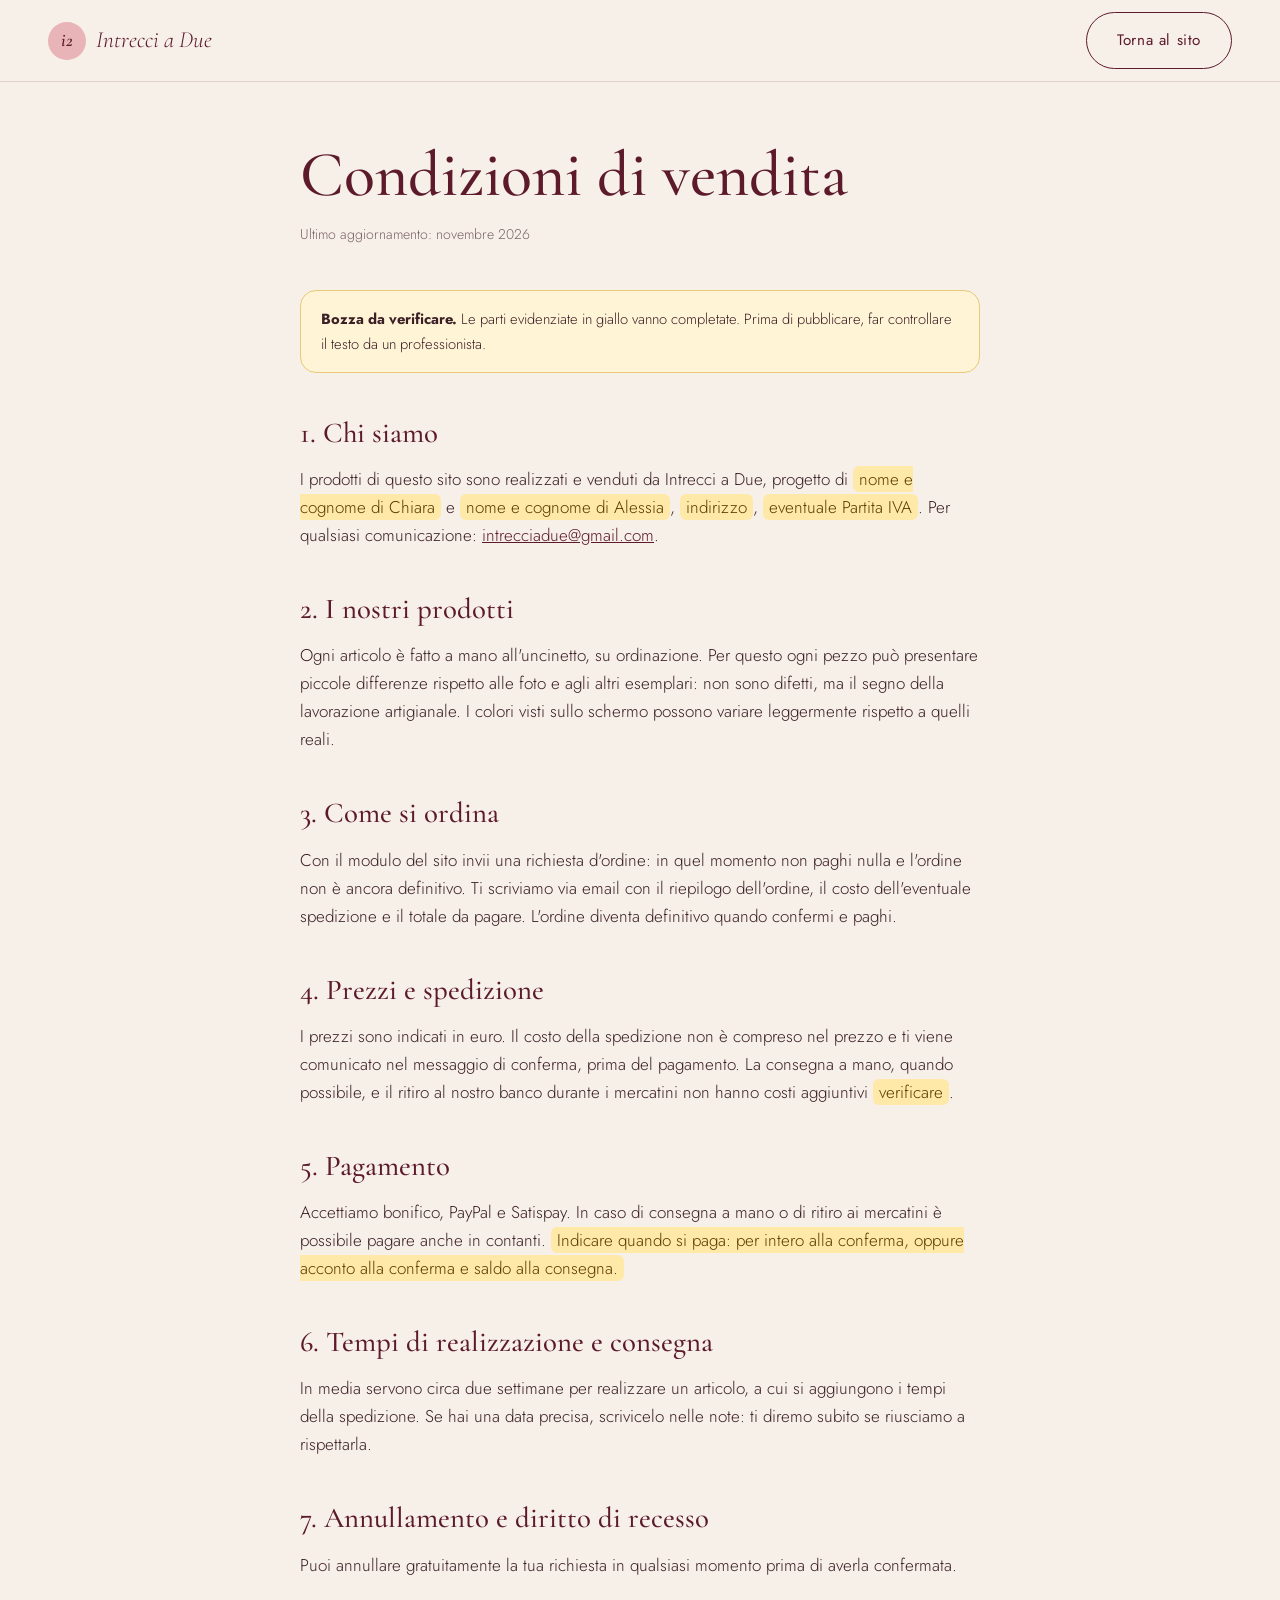
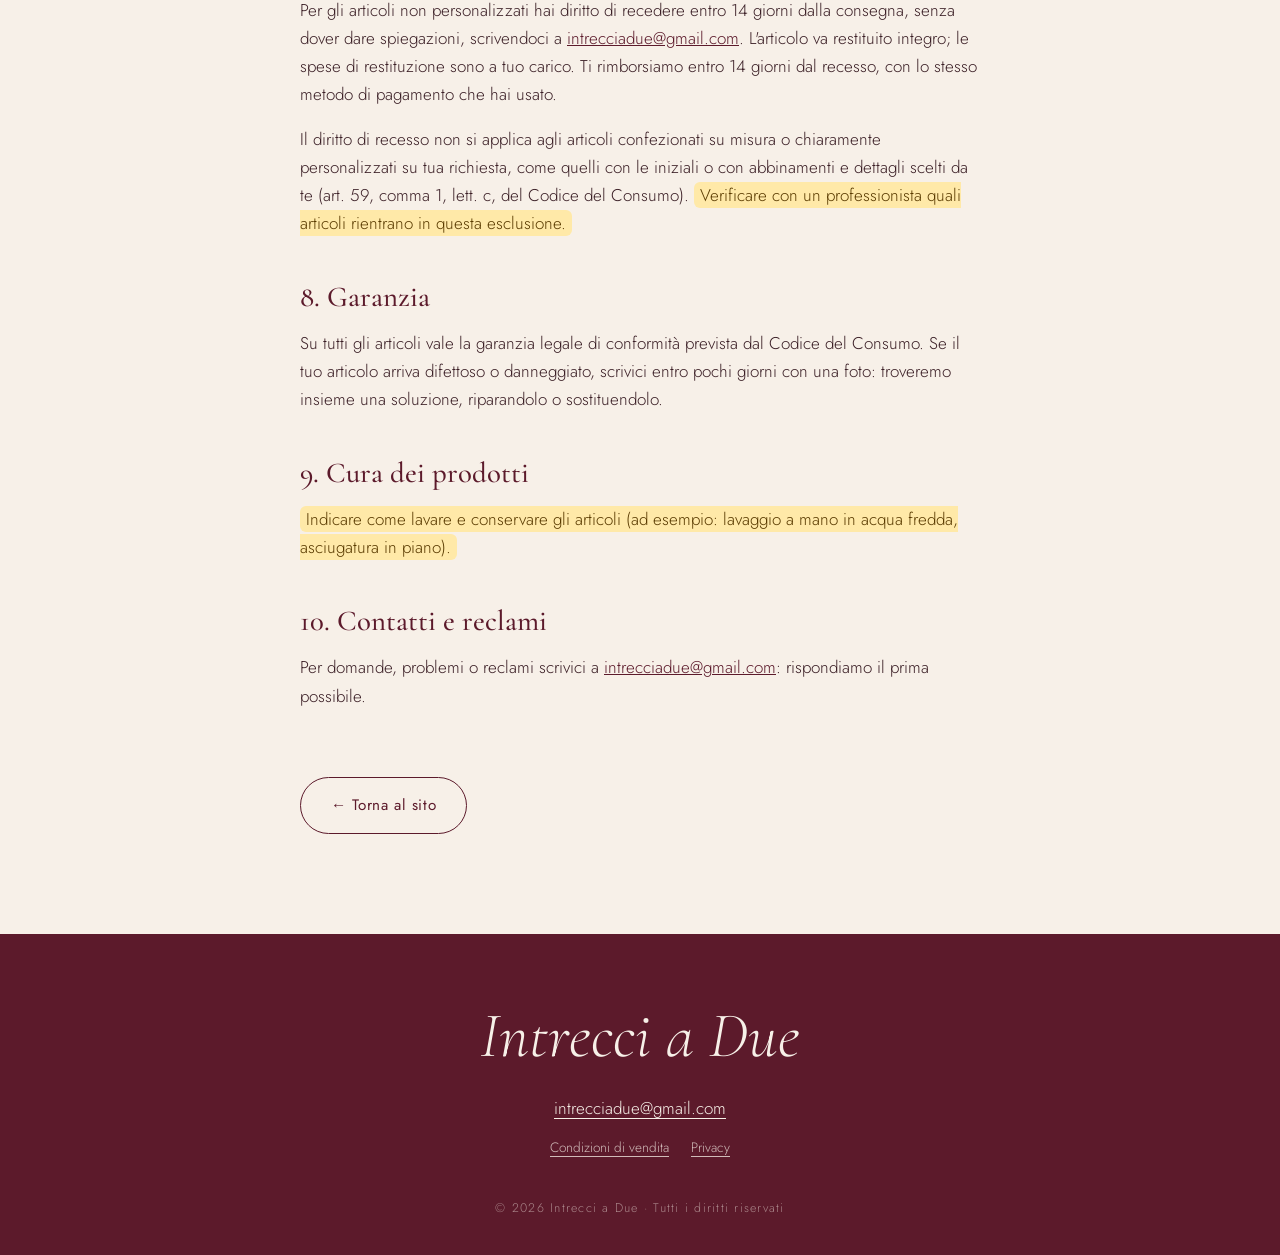
==== condizioni.html @ 7e8b2052 "Contatti, garanzie, consegna e pagamento, bozze di condizioni e privacy Caratteri tipografici ospita" ====
<!DOCTYPE html>
<html lang="it">
<head>
  <meta charset="UTF-8">
  <meta name="viewport" content="width=device-width, initial-scale=1.0">
  <title>Condizioni di vendita · Intrecci a Due</title>
  <meta name="robots" content="noindex">
  <link rel="icon" href="data:image/svg+xml,%3Csvg xmlns='http://www.w3.org/2000/svg' viewBox='0 0 64 64'%3E%3Ccircle cx='32' cy='32' r='30' fill='%23E8B4B8'/%3E%3Ctext x='32' y='43' font-family='Georgia,serif' font-style='italic' font-size='30' text-anchor='middle' fill='%235C1A2B'%3Ei2%3C/text%3E%3C/svg%3E">
  <link rel="stylesheet" href="css/style.css">
</head>
<body>
  <header class="testata scorsa">
    <a href="index.html" class="logo" aria-label="Intrecci a Due, torna al sito">
      <span class="logo-segno" aria-hidden="true">i2</span>
      <span class="logo-nome">Intrecci a Due</span>
    </a>
    <a href="index.html" class="bottone bottone-chiaro">Torna al sito</a>
  </header>
  <main class="documento">
    <h1>Condizioni di vendita</h1>
    <p class="aggiornato">Ultimo aggiornamento: novembre 2026</p>
    <!-- BOZZA: togliere questo riquadro e le parti evidenziate in giallo dopo averle completate e verificate -->
    <p class="avviso-bozza"><strong>Bozza da verificare.</strong> Le parti evidenziate in giallo vanno completate. Prima di pubblicare, far controllare il testo da un professionista.</p>

    <h2>1. Chi siamo</h2>
    <p>I prodotti di questo sito sono realizzati e venduti da Intrecci a Due, progetto di <mark class="da-completare">nome e cognome di Chiara</mark> e <mark class="da-completare">nome e cognome di Alessia</mark>, <mark class="da-completare">indirizzo</mark>, <mark class="da-completare">eventuale Partita IVA</mark>. Per qualsiasi comunicazione: <a href="mailto:intrecciadue@gmail.com">intrecciadue@gmail.com</a>.</p>

    <h2>2. I nostri prodotti</h2>
    <p>Ogni articolo è fatto a mano all'uncinetto, su ordinazione. Per questo ogni pezzo può presentare piccole differenze rispetto alle foto e agli altri esemplari: non sono difetti, ma il segno della lavorazione artigianale. I colori visti sullo schermo possono variare leggermente rispetto a quelli reali.</p>

    <h2>3. Come si ordina</h2>
    <p>Con il modulo del sito invii una richiesta d'ordine: in quel momento non paghi nulla e l'ordine non è ancora definitivo. Ti scriviamo via email con il riepilogo dell'ordine, il costo dell'eventuale spedizione e il totale da pagare. L'ordine diventa definitivo quando confermi e paghi.</p>

    <h2>4. Prezzi e spedizione</h2>
    <p>I prezzi sono indicati in euro. Il costo della spedizione non è compreso nel prezzo e ti viene comunicato nel messaggio di conferma, prima del pagamento. La consegna a mano, quando possibile, e il ritiro al nostro banco durante i mercatini non hanno costi aggiuntivi <mark class="da-completare">verificare</mark>.</p>

    <h2>5. Pagamento</h2>
    <p>Accettiamo bonifico, PayPal e Satispay. In caso di consegna a mano o di ritiro ai mercatini è possibile pagare anche in contanti. <mark class="da-completare">Indicare quando si paga: per intero alla conferma, oppure acconto alla conferma e saldo alla consegna.</mark></p>

    <h2>6. Tempi di realizzazione e consegna</h2>
    <p>In media servono circa due settimane per realizzare un articolo, a cui si aggiungono i tempi della spedizione. Se hai una data precisa, scrivicelo nelle note: ti diremo subito se riusciamo a rispettarla.</p>

    <h2>7. Annullamento e diritto di recesso</h2>
    <p>Puoi annullare gratuitamente la tua richiesta in qualsiasi momento prima di averla confermata.</p>
    <p>Per gli articoli non personalizzati hai diritto di recedere entro 14 giorni dalla consegna, senza dover dare spiegazioni, scrivendoci a <a href="mailto:intrecciadue@gmail.com">intrecciadue@gmail.com</a>. L'articolo va restituito integro; le spese di restituzione sono a tuo carico. Ti rimborsiamo entro 14 giorni dal recesso, con lo stesso metodo di pagamento che hai usato.</p>
    <p>Il diritto di recesso non si applica agli articoli confezionati su misura o chiaramente personalizzati su tua richiesta, come quelli con le iniziali o con abbinamenti e dettagli scelti da te (art. 59, comma 1, lett. c, del Codice del Consumo). <mark class="da-completare">Verificare con un professionista quali articoli rientrano in questa esclusione.</mark></p>

    <h2>8. Garanzia</h2>
    <p>Su tutti gli articoli vale la garanzia legale di conformità prevista dal Codice del Consumo. Se il tuo articolo arriva difettoso o danneggiato, scrivici entro pochi giorni con una foto: troveremo insieme una soluzione, riparandolo o sostituendolo.</p>

    <h2>9. Cura dei prodotti</h2>
    <p><mark class="da-completare">Indicare come lavare e conservare gli articoli (ad esempio: lavaggio a mano in acqua fredda, asciugatura in piano).</mark></p>

    <h2>10. Contatti e reclami</h2>
    <p>Per domande, problemi o reclami scrivici a <a href="mailto:intrecciadue@gmail.com">intrecciadue@gmail.com</a>: rispondiamo il prima possibile.</p>

    <a href="index.html" class="bottone bottone-chiaro torna">← Torna al sito</a>
  </main>
  <footer class="piede">
    <p class="piede-logo">Intrecci a Due</p>
    <p class="piede-contatto"><a href="mailto:intrecciadue@gmail.com">intrecciadue@gmail.com</a></p>
    <nav class="piede-link" aria-label="Informazioni"><a href="condizioni.html">Condizioni di vendita</a><a href="privacy.html">Privacy</a></nav>
    <p class="copyright">© 2026 Intrecci a Due · Tutti i diritti riservati</p>
  </footer>
</body>
</html>
---- css/style.css ----
@property --t2 { syntax: '<color>'; inherits: true; initial-value: #E8B4B8; }

/* ==========================================================================
   INTRECCI A DUE — Stile "pasticceria d'atelier"
   I colori principali si cambiano qui sotto, in :root
   ========================================================================== */

/* Caratteri ospitati sul sito stesso (nessun collegamento a server esterni) */
@font-face { font-family: "Cormorant Garamond"; src: url("../fonts/cormorant.woff") format("woff"); font-weight: 300 700; font-style: normal; font-display: swap; }
@font-face { font-family: "Cormorant Garamond"; src: url("../fonts/cormorant-corsivo.woff") format("woff"); font-weight: 300 700; font-style: italic; font-display: swap; }
@font-face { font-family: "Jost"; src: url("../fonts/jost.woff") format("woff"); font-weight: 100 900; font-style: normal; font-display: swap; }

:root {
  --panna: #F7F0E8;
  --panna-scura: #EFE4D8;
  --crema: #FBF7F2;
  --bordeaux: #5C1A2B;
  --bordeaux-chiaro: #7D3445;
  --cipria: #E8B4B8;
  --cipria-chiara: #F4DADC;
  --oro: #C9A46A;
  --testo: #3B1F26;
  --testo-tenue: #7A6266;
  --linea: rgba(92, 26, 43, .14);

  --serif: "Cormorant Garamond", Georgia, "Times New Roman", serif;
  --sans: "Jost", "Helvetica Neue", Arial, sans-serif;

  --raggio: 22px;
  --ombra: 0 18px 40px -22px rgba(92, 26, 43, .35);
  --morbido: cubic-bezier(.22, .8, .24, 1);
  --larghezza: 1180px;
}

*, *::before, *::after { box-sizing: border-box; }
[hidden] { display: none !important; }
html { scroll-behavior: smooth; scroll-padding-top: 90px; }
body {
  margin: 0;
  background: var(--panna);
  color: var(--testo);
  font-family: var(--sans);
  font-weight: 300;
  font-size: 17px;
  line-height: 1.65;
  -webkit-font-smoothing: antialiased;
  overflow-x: hidden;
}
body.bloccato { overflow: hidden; }
img { max-width: 100%; display: block; }
a { color: inherit; }
button { font: inherit; color: inherit; cursor: pointer; }
h1, h2, h3 { font-family: var(--serif); font-weight: 500; line-height: 1.08; margin: 0; color: var(--bordeaux); }
em { font-style: italic; color: var(--bordeaux-chiaro); }
::selection { background: var(--cipria); color: var(--bordeaux); }
:focus-visible { outline: 2px solid var(--bordeaux); outline-offset: 3px; border-radius: 6px; }

.salta { position: absolute; left: -999px; top: 8px; background: var(--bordeaux); color: var(--panna); padding: 8px 14px; border-radius: 999px; z-index: 200; }
.salta:focus { left: 12px; }
.nascosto { position: absolute !important; width: 1px; height: 1px; overflow: hidden; clip: rect(0 0 0 0); white-space: nowrap; }

.occhiello {
  font-family: var(--sans);
  font-size: .78rem;
  font-weight: 500;
  letter-spacing: .28em;
  text-transform: uppercase;
  color: var(--bordeaux-chiaro);
  margin: 0 0 14px;
}

/* ---------- Bottoni ---------- */
.bottone {
  display: inline-flex; align-items: center; justify-content: center; gap: 8px;
  padding: 15px 30px;
  border-radius: 999px;
  border: 1px solid var(--bordeaux);
  background: var(--bordeaux);
  color: var(--panna);
  text-decoration: none;
  font-size: .95rem;
  font-weight: 400;
  letter-spacing: .04em;
  transition: transform .45s var(--morbido), background .3s, color .3s, box-shadow .45s var(--morbido);
}
.bottone:hover { transform: translateY(-2px); box-shadow: var(--ombra); }
.bottone-chiaro { background: transparent; color: var(--bordeaux); }
.bottone-chiaro:hover { background: var(--bordeaux); color: var(--panna); }
.bottone-pieno { width: 100%; }
.bottone[disabled] { opacity: .55; pointer-events: none; }

/* ---------- Intestazione ---------- */
.testata {
  position: fixed; inset: 0 0 auto 0; z-index: 50;
  display: flex; align-items: center; justify-content: space-between;
  padding: 18px clamp(18px, 4vw, 48px);
  transition: background .4s, box-shadow .4s, padding .4s var(--morbido);
}
.testata.scorsa {
  background: rgba(247, 240, 232, .86);
  backdrop-filter: blur(14px); -webkit-backdrop-filter: blur(14px);
  box-shadow: 0 1px 0 var(--linea);
  padding-block: 12px;
}
.logo { display: flex; align-items: center; gap: 10px; text-decoration: none; }
.logo-segno {
  width: 38px; height: 38px; border-radius: 50%;
  display: grid; place-items: center;
  background: var(--cipria); color: var(--bordeaux);
  font-family: var(--serif); font-style: italic; font-size: 1.15rem; font-weight: 600;
}
.logo-nome { font-family: var(--serif); font-size: 1.45rem; font-style: italic; color: var(--bordeaux); }
.menu { display: flex; gap: clamp(18px, 2.6vw, 36px); }
.menu a {
  text-decoration: none; font-size: .88rem; letter-spacing: .14em; text-transform: uppercase;
  position: relative; padding: 4px 0;
}
.menu a::after {
  content: ""; position: absolute; left: 0; right: 0; bottom: -2px; height: 1px;
  background: var(--bordeaux); transform: scaleX(0); transform-origin: right;
  transition: transform .45s var(--morbido);
}
.menu a:hover::after { transform: scaleX(1); transform-origin: left; }
.testata-azioni { display: flex; align-items: center; gap: 8px; }
.pulsante-carrello {
  position: relative; width: 46px; height: 46px; border-radius: 50%;
  border: 1px solid var(--linea); background: var(--crema);
  display: grid; place-items: center;
  transition: transform .4s var(--morbido), background .3s;
}
.pulsante-carrello:hover { transform: scale(1.06); background: var(--cipria-chiara); }
.pulsante-carrello svg { width: 22px; height: 22px; fill: none; stroke: var(--bordeaux); stroke-width: 1.5; }
.conta {
  position: absolute; top: -4px; right: -4px; min-width: 21px; height: 21px; padding: 0 5px;
  border-radius: 999px; background: var(--bordeaux); color: var(--panna);
  font-size: .72rem; display: grid; place-items: center; font-weight: 500;
  transform: scale(0); transition: transform .4s var(--morbido);
}
.conta.visibile { transform: scale(1); }
.conta.salta-su { animation: saltello .6s var(--morbido); }
@keyframes saltello { 0% { transform: scale(1); } 40% { transform: scale(1.45); } 100% { transform: scale(1); } }
.hamburger { display: none; width: 46px; height: 46px; border: 0; background: none; position: relative; }
.hamburger span { position: absolute; left: 12px; right: 12px; height: 1.5px; background: var(--bordeaux); transition: transform .4s var(--morbido), top .4s var(--morbido); }
.hamburger span:first-child { top: 19px; }
.hamburger span:last-child { top: 27px; }
.hamburger[aria-expanded="true"] span:first-child { top: 23px; transform: rotate(45deg); }
.hamburger[aria-expanded="true"] span:last-child { top: 23px; transform: rotate(-45deg); }

/* ---------- Sezioni generiche ---------- */
section { padding: clamp(80px, 11vw, 140px) clamp(20px, 5vw, 48px); }
section > * { max-width: var(--larghezza); margin-inline: auto; }
.intestazione-sezione { text-align: center; margin-bottom: clamp(36px, 5vw, 60px); }
.intestazione-sezione h2 { font-size: clamp(2.4rem, 5.4vw, 4.2rem); }
.sezione-sotto { max-width: 560px; margin: 18px auto 0; color: var(--testo-tenue); }
.centrato { text-align: center; margin-top: 48px; }

/* ---------- Apertura ---------- */
.apertura {
  min-height: 100svh;
  display: grid; grid-template-columns: 1.05fr 1fr; align-items: center; gap: clamp(24px, 5vw, 70px);
  padding-top: 120px;
  max-width: calc(var(--larghezza) + 96px); margin: 0 auto;
}
.apertura > * { margin: 0; max-width: none; }
.apertura h1 { font-size: clamp(3.1rem, 7.6vw, 6.4rem); font-weight: 400; letter-spacing: -.01em; }
.apertura-sotto { max-width: 470px; font-size: 1.08rem; color: var(--testo-tenue); margin: 26px 0 36px; }
.apertura-azioni { display: flex; flex-wrap: wrap; gap: 14px; }
.apertura-figura { position: relative; }
.intreccio { width: 100%; max-width: 540px; margin-inline: auto; display: block; animation: galleggia 9s ease-in-out infinite; }
@keyframes galleggia { 0%, 100% { transform: translateY(0) rotate(0); } 50% { transform: translateY(-14px) rotate(1.5deg); } }
.filo { fill: none; stroke-width: 7; stroke-linecap: round; stroke-dasharray: 700; stroke-dashoffset: 700; animation: disegna 2.6s .4s var(--morbido) forwards; }
.filo-a { stroke: var(--bordeaux); }
.filo-b { stroke: var(--crema); animation-delay: .75s; }
@keyframes disegna { to { stroke-dashoffset: 0; } }
.gomitolo { fill: var(--bordeaux); }
.gomitolo-righe { fill: none; stroke: var(--cipria); stroke-width: 2; opacity: .8; }
.bollino {
  position: absolute; left: 4%; bottom: 8%;
  width: 128px; height: 128px; border-radius: 50%;
  background: var(--crema); box-shadow: var(--ombra);
  display: flex; flex-direction: column; align-items: center; justify-content: center; text-align: center;
  font-size: .66rem; letter-spacing: .14em; text-transform: uppercase; line-height: 1.3; color: var(--testo-tenue);
  animation: ruota-piano 14s ease-in-out infinite;
}
.bollino strong { font-family: var(--serif); font-size: 2.8rem; font-weight: 500; color: var(--bordeaux); line-height: 1; letter-spacing: 0; }
@keyframes ruota-piano { 0%, 100% { transform: rotate(-6deg); } 50% { transform: rotate(6deg); } }

/* ---------- Nastro ---------- */
.nastro { background: var(--bordeaux); color: var(--panna); overflow: hidden; padding: 16px 0; transform: rotate(-1.2deg); margin: 10px -10px 0; }
.nastro-scorre { display: flex; gap: 28px; width: max-content; animation: scorri 32s linear infinite; font-family: var(--serif); font-style: italic; font-size: 1.5rem; white-space: nowrap; }
.nastro-scorre span:nth-child(even) { color: var(--cipria); font-style: normal; }
@keyframes scorri { to { transform: translateX(-50%); } }

/* ---------- Passi ---------- */
.passi { padding-block: clamp(70px, 9vw, 110px) 40px; }
.passi ol { list-style: none; padding: 0; display: grid; grid-template-columns: repeat(3, 1fr); gap: clamp(20px, 3vw, 40px); }
.passi li { text-align: center; padding: 10px 18px; }
.passo-num {
  display: inline-grid; place-items: center; width: 56px; height: 56px; border-radius: 50%;
  border: 1px solid var(--bordeaux); font-family: var(--serif); font-style: italic; font-size: 1.6rem; color: var(--bordeaux);
  margin-bottom: 16px;
}
.passi h3 { font-size: 1.9rem; margin-bottom: 8px; }
.passi p { margin: 0; color: var(--testo-tenue); }

/* ---------- Garanzie ---------- */
.garanzie { padding-top: 0; }
.garanzie ul { list-style: none; padding: 0; display: grid; grid-template-columns: repeat(4, 1fr); gap: 14px; }
.garanzie li { display: flex; align-items: center; gap: 14px; padding: 18px 20px; border: 1px solid var(--linea); border-radius: 20px; background: var(--crema); }
.garanzie svg { flex: none; width: 30px; height: 30px; fill: none; stroke: var(--bordeaux); stroke-width: 1.4; stroke-linecap: round; stroke-linejoin: round; }
.garanzie strong { display: block; font-weight: 500; font-size: .92rem; color: var(--bordeaux); line-height: 1.3; }
.garanzie span { display: block; font-size: .8rem; color: var(--testo-tenue); line-height: 1.4; }
.garanzie a { color: var(--testo-tenue); }

/* ---------- Vetrina ---------- */
.vetrina { background: var(--crema); border-radius: 48px 48px 0 0; }
.filtri { display: flex; flex-wrap: wrap; justify-content: center; gap: 10px; margin-bottom: 18px; }
.filtro {
  border: 1px solid var(--linea); background: transparent; border-radius: 999px;
  padding: 10px 22px; font-size: .88rem; letter-spacing: .06em;
  transition: background .35s, color .35s, border-color .35s;
}
.filtro:hover { border-color: var(--bordeaux); }
.filtro[aria-selected="true"] { background: var(--bordeaux); color: var(--panna); border-color: var(--bordeaux); }
.intro-categoria { text-align: center; color: var(--testo-tenue); max-width: 560px; min-height: 3.3em; margin-bottom: 36px; transition: opacity .35s; }
.griglia { display: grid; grid-template-columns: repeat(auto-fill, minmax(250px, 1fr)); gap: clamp(18px, 2.4vw, 32px); }

.prodotto {
  background: transparent; border: 0; padding: 0; text-align: left;
  display: flex; flex-direction: column; gap: 14px;
  animation: entra .7s var(--morbido) both;
}
@keyframes entra { from { opacity: 0; transform: translateY(26px); } to { opacity: 1; transform: none; } }
.prodotto-figura {
  position: relative; aspect-ratio: 4 / 5; border-radius: var(--raggio); overflow: hidden;
  transition: transform .7s var(--morbido), box-shadow .7s var(--morbido);
}
.prodotto:hover .prodotto-figura { transform: translateY(-6px); box-shadow: var(--ombra); }
.prodotto-figura img { width: 100%; height: 100%; object-fit: cover; transition: transform 1.1s var(--morbido); }
.prodotto:hover .prodotto-figura img { transform: scale(1.06); }
.prodotto-figura .scopri {
  position: absolute; left: 50%; bottom: 18px; transform: translate(-50%, 12px); opacity: 0;
  background: var(--crema); color: var(--bordeaux); border-radius: 999px; padding: 9px 20px;
  font-size: .82rem; letter-spacing: .08em; white-space: nowrap;
  transition: opacity .45s, transform .45s var(--morbido);
}
.prodotto:hover .scopri, .prodotto:focus-visible .scopri { opacity: 1; transform: translate(-50%, 0); }
.prodotto-nome { font-family: var(--serif); font-size: 1.55rem; color: var(--bordeaux); line-height: 1.1; }
.prodotto-prezzo { font-size: .92rem; color: var(--testo-tenue); letter-spacing: .04em; }

/* Segnaposto finché non ci sono foto: un "dolce" disegnato con il CSS */
.segnaposto {
  position: absolute; inset: 0; transition: --t2 .5s;
  background:
    radial-gradient(circle at 50% 46%, var(--t2) 0 31%, transparent 31.4%),
    radial-gradient(circle at 50% 46%, var(--t1) 0 37%, transparent 37.4%),
    radial-gradient(circle, rgba(92,26,43,.07) 1.4px, transparent 1.6px) 0 0 / 13px 13px,
    var(--t1);
  display: grid; place-items: center;
}
.segnaposto span {
  position: relative; z-index: 1; margin-top: -8%;
  font-family: var(--serif); font-style: italic; font-size: clamp(2.6rem, 5vw, 3.6rem); color: var(--crema);
  text-shadow: 0 2px 14px rgba(0,0,0,.12);
}

/* ---------- Natale ---------- */
.natale { background: var(--bordeaux); color: var(--panna); position: relative; overflow: hidden; }
.natale h2, .natale em { color: var(--panna); }
.natale em { color: var(--cipria); }
.natale .occhiello { color: var(--cipria); }
.natale .sezione-sotto { color: rgba(247, 240, 232, .75); }
.natale .bottone-chiaro { color: var(--panna); border-color: var(--panna); }
.natale .bottone-chiaro:hover { background: var(--panna); color: var(--bordeaux); }
.natale-fiocchi {
  position: absolute; inset: 0; max-width: none; pointer-events: none; opacity: .5;
  background-image:
    radial-gradient(circle, rgba(255,255,255,.55) 1.5px, transparent 2px),
    radial-gradient(circle, rgba(255,255,255,.35) 1px, transparent 1.5px);
  background-size: 120px 120px, 70px 70px;
  background-position: 0 0, 35px 50px;
  animation: nevica 22s linear infinite;
}
@keyframes nevica { to { background-position: 0 600px, 35px 470px; } }
.natale-griglia { position: relative; display: grid; grid-template-columns: repeat(4, 1fr); gap: clamp(16px, 2.4vw, 30px); }
.decorazione { text-align: center; }
.decorazione .prodotto-figura { aspect-ratio: 1; border-radius: 50%; margin-bottom: 16px; transition: transform .8s var(--morbido); }
.decorazione:hover .prodotto-figura { transform: rotate(-4deg) scale(1.03); }
.decorazione h3 { color: var(--panna); font-size: 1.45rem; }
.decorazione p { margin: 4px 0 0; font-size: .85rem; color: rgba(247, 240, 232, .7); letter-spacing: .06em; }

/* ---------- Chi siamo ---------- */
.chi-siamo { display: grid; grid-template-columns: 1fr 1fr; gap: clamp(36px, 6vw, 90px); align-items: center; max-width: calc(var(--larghezza) + 96px); margin: 0 auto; }
.chi-siamo > * { margin: 0; max-width: none; }
.chi-siamo h2 { font-size: clamp(2.4rem, 5vw, 3.9rem); margin-bottom: 26px; }
.chi-testo p { color: var(--testo-tenue); }
.firma { font-family: var(--serif); font-style: italic; font-size: 1.7rem; color: var(--bordeaux) !important; margin-top: 26px; }
.chi-figura { position: relative; aspect-ratio: 1 / 1.15; }
.cornice {
  position: absolute; width: 54%; aspect-ratio: 3 / 4; border-radius: 999px 999px 26px 26px; overflow: hidden;
  display: flex; align-items: flex-end; justify-content: center; padding-bottom: 22px;
  box-shadow: var(--ombra);
  background:
    radial-gradient(circle, rgba(92,26,43,.08) 1.4px, transparent 1.6px) 0 0 / 13px 13px,
    var(--c);
}
.cornice span { font-family: var(--serif); font-style: italic; font-size: 1.6rem; color: var(--bordeaux); background: var(--crema); padding: 4px 18px; border-radius: 999px; }
.cornice-a { --c: var(--cipria-chiara); left: 0; top: 0; transform: rotate(-4deg); }
.cornice-b { --c: var(--panna-scura); right: 0; bottom: 0; transform: rotate(4deg); }
.cornice img { position: absolute; inset: 0; width: 100%; height: 100%; object-fit: cover; }

/* ---------- Mercatini ---------- */
.mercatini { background: var(--cipria-chiara); }
.evento {
  display: grid; grid-template-columns: auto 1fr; gap: clamp(22px, 4vw, 54px); align-items: center;
  max-width: 860px; background: var(--crema); border-radius: 32px; padding: clamp(26px, 4vw, 48px);
  box-shadow: var(--ombra);
}
.evento-data {
  display: flex; flex-direction: column; align-items: center; justify-content: center;
  width: 150px; height: 150px; border-radius: 50%; background: var(--bordeaux); color: var(--panna);
  text-align: center; line-height: 1;
}
.evento-data .giorno { font-family: var(--serif); font-size: 3.6rem; }
.evento-data .mese { font-size: .76rem; letter-spacing: .24em; text-transform: uppercase; margin-top: 4px; }
.evento-data .anno { font-size: .76rem; letter-spacing: .18em; opacity: .7; margin-top: 4px; }
.evento h3 { font-size: clamp(1.7rem, 3vw, 2.3rem); }
.luogo { font-size: .82rem; letter-spacing: .2em; text-transform: uppercase; color: var(--bordeaux-chiaro); margin: 8px 0 12px; }
.evento-info p:last-child { margin: 0; color: var(--testo-tenue); }
.evento-nota { text-align: center; margin-top: 32px; color: var(--testo-tenue); }

/* ---------- Recensioni ---------- */
.recensioni-griglia { display: grid; grid-template-columns: repeat(auto-fill, minmax(260px, 1fr)); gap: 26px; }
.recensione { background: var(--crema); border-radius: var(--raggio); overflow: hidden; box-shadow: 0 1px 0 var(--linea); }
.recensione img { aspect-ratio: 1; object-fit: cover; width: 100%; }
.recensione-testo { padding: 22px 24px 26px; }
.recensione-testo blockquote { margin: 0 0 14px; font-family: var(--serif); font-style: italic; font-size: 1.25rem; color: var(--bordeaux); line-height: 1.35; }
.recensione-testo p { margin: 0; font-size: .85rem; letter-spacing: .08em; color: var(--testo-tenue); }
.recensioni-invito {
  grid-column: 1 / -1; text-align: center; max-width: 640px; margin: 0 auto;
  border: 1px dashed var(--bordeaux-chiaro); border-radius: 32px; padding: clamp(32px, 5vw, 56px);
}
.recensioni-invito p { color: var(--testo-tenue); margin: 0 0 24px; }
.recensioni-invito .grande { font-family: var(--serif); font-style: italic; font-size: 1.6rem; color: var(--bordeaux); margin-bottom: 12px; }

/* ---------- Domande ---------- */
.domande { background: var(--crema); }
.fisarmonica { max-width: 780px; }
.fisarmonica details { border-bottom: 1px solid var(--linea); }
.fisarmonica summary {
  list-style: none; cursor: pointer; padding: 24px 46px 24px 0; position: relative;
  font-family: var(--serif); font-size: 1.45rem; color: var(--bordeaux);
}
.fisarmonica summary::-webkit-details-marker { display: none; }
.fisarmonica summary::after {
  content: "+"; position: absolute; right: 6px; top: 50%; transform: translateY(-50%);
  font-family: var(--sans); font-weight: 300; font-size: 1.6rem; transition: transform .4s var(--morbido);
}
.fisarmonica details[open] summary::after { transform: translateY(-50%) rotate(45deg); }
.fisarmonica details p { margin: 0 0 24px; color: var(--testo-tenue); animation: entra .5s var(--morbido); }

/* ---------- Piè di pagina ---------- */
.piede { background: var(--bordeaux); color: var(--panna); text-align: center; padding: 70px 20px 36px; }
.piede-logo { font-family: var(--serif); font-style: italic; font-size: clamp(2.4rem, 6vw, 4rem); margin: 0; line-height: 1; }
.piede-sotto { margin: 10px 0 26px; color: rgba(247, 240, 232, .7); letter-spacing: .06em; }
.social { display: flex; justify-content: center; gap: 14px; }
.social a { width: 48px; height: 48px; border-radius: 50%; border: 1px solid rgba(247, 240, 232, .35); display: grid; place-items: center; transition: background .3s, transform .4s var(--morbido); }
.social a:hover { background: var(--cipria); transform: translateY(-3px); }
.social a:hover svg { stroke: var(--bordeaux); }
.social a:hover .pieno { fill: var(--bordeaux); }
.social svg { width: 22px; height: 22px; fill: none; stroke: var(--panna); stroke-width: 1.5; stroke-linecap: round; }
.social .pieno { fill: var(--panna); stroke: none; }
.piede-contatto { margin: 26px 0 0; }
.piede-contatto a, .piede-link a { color: var(--panna); text-underline-offset: 4px; }
.piede-link { display: flex; justify-content: center; gap: 22px; margin-top: 14px; font-size: .85rem; }
.piede-link a { color: rgba(247, 240, 232, .75); }
.fisarmonica a { color: var(--bordeaux); }
.consenso a { color: var(--bordeaux); }
.modulo select {
  font: inherit; font-size: 1rem; letter-spacing: 0; text-transform: none; color: var(--testo);
  border: 1px solid var(--linea); border-radius: 14px; padding: 12px 14px; background: var(--panna);
  appearance: none; -webkit-appearance: none;
  background-image: linear-gradient(45deg, transparent 50%, var(--bordeaux) 50%), linear-gradient(135deg, var(--bordeaux) 50%, transparent 50%);
  background-position: calc(100% - 20px) 50%, calc(100% - 15px) 50%; background-size: 5px 5px; background-repeat: no-repeat;
}
.copyright { margin: 40px 0 0; font-size: .78rem; letter-spacing: .1em; color: rgba(247, 240, 232, .5); }

/* ---------- Veli, scheda e carrello ---------- */
.velo { position: fixed; inset: 0; background: rgba(59, 31, 38, .42); backdrop-filter: blur(3px); -webkit-backdrop-filter: blur(3px); z-index: 80; opacity: 0; transition: opacity .45s; }
.velo.aperto { opacity: 1; }
.chiudi { position: absolute; top: 14px; right: 14px; width: 42px; height: 42px; border-radius: 50%; border: 1px solid var(--linea); background: var(--crema); font-size: 1.5rem; line-height: 1; z-index: 2; transition: transform .4s var(--morbido); }
.chiudi:hover { transform: rotate(90deg); }

.scheda {
  position: fixed; z-index: 90; left: 50%; top: 50%;
  width: min(940px, calc(100vw - 32px)); max-height: calc(100svh - 40px); overflow: auto;
  background: var(--crema); border-radius: 30px;
  display: grid; grid-template-columns: 1fr 1.1fr;
  transform: translate(-50%, -46%) scale(.97); opacity: 0;
  transition: transform .55s var(--morbido), opacity .4s;
}
.scheda.aperto { transform: translate(-50%, -50%) scale(1); opacity: 1; }
.scheda-figura { position: relative; min-height: 460px; overflow: hidden; border-radius: 30px 0 0 30px; }
.scheda-figura img { position: absolute; inset: 0; width: 100%; height: 100%; object-fit: cover; }
.scheda-corpo { padding: clamp(26px, 4vw, 44px); display: flex; flex-direction: column; }
.scheda-corpo h3 { font-size: clamp(2rem, 4vw, 2.8rem); margin-bottom: 22px; padding-right: 40px; }
.gruppo { border: 0; padding: 0; margin: 0 0 20px; }
.gruppo legend { font-size: .76rem; letter-spacing: .2em; text-transform: uppercase; color: var(--testo-tenue); margin-bottom: 10px; padding: 0; }
.scelte { display: flex; flex-wrap: wrap; gap: 8px; }
.scelta input { position: absolute; opacity: 0; pointer-events: none; }
.scelta span {
  display: inline-block; border: 1px solid var(--linea); border-radius: 999px; padding: 8px 16px; font-size: .88rem;
  transition: background .3s, color .3s, border-color .3s; cursor: pointer;
}
.scelta span small { opacity: .7; margin-left: 4px; }
.scelta input:checked + span { background: var(--bordeaux); color: var(--panna); border-color: var(--bordeaux); }
.scelta input:focus-visible + span { outline: 2px solid var(--bordeaux); outline-offset: 2px; }
.campioni { display: flex; flex-wrap: wrap; gap: 10px; }
.campione input { position: absolute; opacity: 0; pointer-events: none; }
.campione span {
  display: block; width: 34px; height: 34px; border-radius: 50%; background: var(--col);
  box-shadow: inset 0 0 0 1px rgba(0,0,0,.08); cursor: pointer; position: relative;
  transition: transform .35s var(--morbido);
}
.campione span:hover { transform: scale(1.12); }
.campione input:checked + span { box-shadow: 0 0 0 2px var(--crema), 0 0 0 3.5px var(--bordeaux); }
.campione input:focus-visible + span { outline: 2px solid var(--bordeaux); outline-offset: 4px; }
.nome-colore { font-size: .85rem; color: var(--testo-tenue); margin: 8px 0 0; min-height: 1.4em; }
.campo-testo { width: 100%; margin-top: 10px; }
.scheda-piede { position: sticky; bottom: 0; background: var(--crema); margin-top: auto; padding: 18px 0 4px; border-top: 1px solid var(--linea); display: flex; align-items: center; justify-content: space-between; gap: 16px; flex-wrap: wrap; }
.scheda-prezzo { margin: 0; font-family: var(--serif); font-size: 2.2rem; color: var(--bordeaux); }

.carrello {
  position: fixed; z-index: 95; top: 0; right: 0; bottom: 0;
  width: min(440px, 100vw); background: var(--crema);
  transform: translateX(100%); visibility: hidden;
  transition: transform .6s var(--morbido), visibility 0s .6s;
  display: flex; flex-direction: column; overflow: hidden;
  box-shadow: -20px 0 60px -30px rgba(59, 31, 38, .5);
}
.carrello.aperto { transform: none; visibility: visible; transition: transform .6s var(--morbido); }
.carrello-testa { padding: 26px 28px 18px; border-bottom: 1px solid var(--linea); position: relative; }
.carrello-testa h3 { font-size: 2rem; }
.carrello-testa .chiudi { top: 22px; right: 22px; }
.carrello-passo { flex: 1; overflow: auto; padding: 20px 28px 28px; display: flex; flex-direction: column; }
.carrello-passo[hidden] { display: none; }
.carrello-lista { list-style: none; margin: 0; padding: 0; }
.voce { display: grid; grid-template-columns: 70px 1fr auto; gap: 14px; padding: 16px 0; border-bottom: 1px solid var(--linea); animation: entra .5s var(--morbido); }
.voce-figura { position: relative; width: 70px; height: 84px; border-radius: 14px; overflow: hidden; }
.voce-figura img { width: 100%; height: 100%; object-fit: cover; }
.voce-figura .segnaposto span { font-size: 1.5rem; margin: 0; }
.voce h4 { margin: 0; font-family: var(--serif); font-size: 1.25rem; font-weight: 500; color: var(--bordeaux); line-height: 1.15; }
.voce-dettagli { margin: 4px 0 8px; font-size: .8rem; color: var(--testo-tenue); line-height: 1.45; }
.quantita { display: inline-flex; align-items: center; border: 1px solid var(--linea); border-radius: 999px; }
.quantita button { width: 30px; height: 30px; border: 0; background: none; font-size: 1rem; }
.quantita span { min-width: 22px; text-align: center; font-size: .9rem; }
.voce-destra { display: flex; flex-direction: column; align-items: flex-end; justify-content: space-between; }
.voce-prezzo { font-family: var(--serif); font-size: 1.25rem; color: var(--bordeaux); }
.togli { border: 0; background: none; font-size: .78rem; color: var(--testo-tenue); text-decoration: underline; text-underline-offset: 3px; padding: 0; }
.carrello-vuoto { text-align: center; margin: auto 0; color: var(--testo-tenue); }
.carrello-totale { margin-top: auto; padding-top: 22px; }
.carrello-totale > p:first-child { display: flex; justify-content: space-between; align-items: baseline; margin: 0; font-size: .85rem; letter-spacing: .18em; text-transform: uppercase; }
.carrello-totale strong { font-family: var(--serif); font-size: 2.1rem; font-weight: 500; color: var(--bordeaux); letter-spacing: 0; }
.nota { font-size: .82rem; color: var(--testo-tenue); margin: 6px 0 16px; text-align: center; }
.indietro { border: 0; background: none; padding: 0; margin-bottom: 18px; font-size: .88rem; color: var(--testo-tenue); align-self: flex-start; }

.modulo { display: flex; flex-direction: column; gap: 14px; }
.modulo label { display: flex; flex-direction: column; gap: 6px; font-size: .8rem; letter-spacing: .12em; text-transform: uppercase; color: var(--testo-tenue); }
.facoltativo { text-transform: none; letter-spacing: 0; }
.modulo input[type="text"], .modulo input[type="email"], .modulo input[type="tel"], .modulo textarea, .campo-testo {
  font: inherit; font-size: 1rem; letter-spacing: 0; text-transform: none; color: var(--testo);
  border: 1px solid var(--linea); border-radius: 14px; padding: 12px 14px; background: var(--panna);
  transition: border-color .3s, background .3s;
}
.modulo input:focus, .modulo textarea:focus, .campo-testo:focus { outline: none; border-color: var(--bordeaux); background: #fff; }
.modulo .consenso { flex-direction: row; align-items: flex-start; gap: 10px; text-transform: none; letter-spacing: 0; font-size: .85rem; }
.consenso input { margin-top: 4px; accent-color: var(--bordeaux); }

.grazie { text-align: center; justify-content: center; }
.grazie h3 { font-size: 2.6rem; margin-bottom: 12px; }
.grazie p { color: var(--testo-tenue); }
.grazie-segno { font-size: 2.6rem; color: var(--cipria); margin: 0; animation: ruota-piano 6s ease-in-out infinite; }

.avviso {
  position: fixed; left: 50%; top: 84px; z-index: 120;
  transform: translate(-50%, -30px); opacity: 0;
  background: var(--bordeaux); color: var(--panna); padding: 13px 24px; border-radius: 999px; font-size: .92rem;
  box-shadow: var(--ombra); transition: transform .55s var(--morbido), opacity .4s; white-space: nowrap;
}
.avviso.visibile { transform: translate(-50%, 0); opacity: 1; }

/* ---------- Comparsa allo scorrimento ---------- */
.rivela { opacity: 0; transform: translateY(28px); transition: opacity 1s var(--morbido), transform 1s var(--morbido); transition-delay: var(--ritardo, 0s); }
.rivela.visto { opacity: 1; transform: none; }
.no-js .rivela { opacity: 1; transform: none; }

/* ---------- Telefono e tablet ---------- */
@media (max-width: 900px) {
  .menu {
    position: fixed; inset: 0; z-index: -1;
    flex-direction: column; align-items: center; justify-content: center; gap: 26px;
    background: var(--panna);
    clip-path: circle(0 at calc(100% - 44px) 40px);
    transition: clip-path .7s var(--morbido);
  }
  .menu.aperto { clip-path: circle(150% at calc(100% - 44px) 40px); }
  .menu a { font-family: var(--serif); font-size: 2.2rem; letter-spacing: 0; text-transform: none; font-style: italic; color: var(--bordeaux); }
  .hamburger { display: block; }
  .apertura { grid-template-columns: 1fr; text-align: center; padding-top: 110px; min-height: auto; }
  .apertura-sotto { margin-inline: auto; }
  .apertura-azioni { justify-content: center; }
  .apertura-figura { order: -1; max-width: 360px; margin: 0 auto; }
  .bollino { width: 104px; height: 104px; left: -4%; }
  .bollino strong { font-size: 2.2rem; }
  .passi ol { grid-template-columns: 1fr; gap: 34px; }
  .garanzie ul { grid-template-columns: repeat(2, 1fr); }
  .natale-griglia { grid-template-columns: repeat(2, 1fr); }
  .chi-siamo { grid-template-columns: 1fr; }
  .chi-figura { max-width: 420px; width: 100%; margin: 0 auto; }
  .scheda { grid-template-columns: 1fr; top: auto; bottom: 0; left: 0; width: 100%; max-height: 92svh; border-radius: 30px 30px 0 0; transform: translateY(100%); }
  .scheda.aperto { transform: none; }
  .scheda-figura { aspect-ratio: 16 / 10; min-height: 0; border-radius: 0; }
}
@media (max-width: 560px) {
  body { font-size: 16px; }
  .logo-nome { font-size: 1.25rem; }
  .griglia { grid-template-columns: repeat(2, 1fr); gap: 14px; }
  .prodotto-nome { font-size: 1.2rem; }
  .prodotto-prezzo { font-size: .82rem; }
  .prodotto .scopri { display: none; }
  .evento { grid-template-columns: 1fr; text-align: center; }
  .garanzie ul { grid-template-columns: 1fr; }
  .evento-data { margin: 0 auto; width: 124px; height: 124px; }
  .evento-data .giorno { font-size: 3rem; }
  .nastro-scorre { font-size: 1.2rem; }
  .vetrina { border-radius: 30px 30px 0 0; }
}

/* ---------- Chi preferisce meno movimento ---------- */
@media (prefers-reduced-motion: reduce) {
  *, *::before, *::after { animation-duration: .01ms !important; animation-iteration-count: 1 !important; transition-duration: .01ms !important; scroll-behavior: auto !important; }
  .filo { stroke-dashoffset: 0; }
  .rivela { opacity: 1; transform: none; }
}

/* ---------- Pagine di testo (condizioni, privacy) ---------- */
.documento { max-width: 760px; margin: 0 auto; padding: 140px clamp(20px, 5vw, 40px) 100px; }
.documento h1 { font-size: clamp(2.6rem, 6vw, 4rem); margin-bottom: 10px; }
.documento .aggiornato { color: var(--testo-tenue); font-size: .88rem; margin-bottom: 44px; }
.documento h2 { font-size: 1.8rem; margin: 44px 0 12px; }
.documento p, .documento li { color: var(--testo); }
.documento ul { padding-left: 1.2em; }
.documento li { margin-bottom: 6px; }
.documento a { color: var(--bordeaux); }
.da-completare { background: #FFE9A8; color: #5A3B00; padding: 1px 6px; border-radius: 6px; font-style: normal; }
.avviso-bozza { background: #FFF4D6; border: 1px solid #E9C979; border-radius: 16px; padding: 16px 20px; font-size: .92rem; margin-bottom: 36px; }
.torna { display: inline-block; margin-top: 50px; }
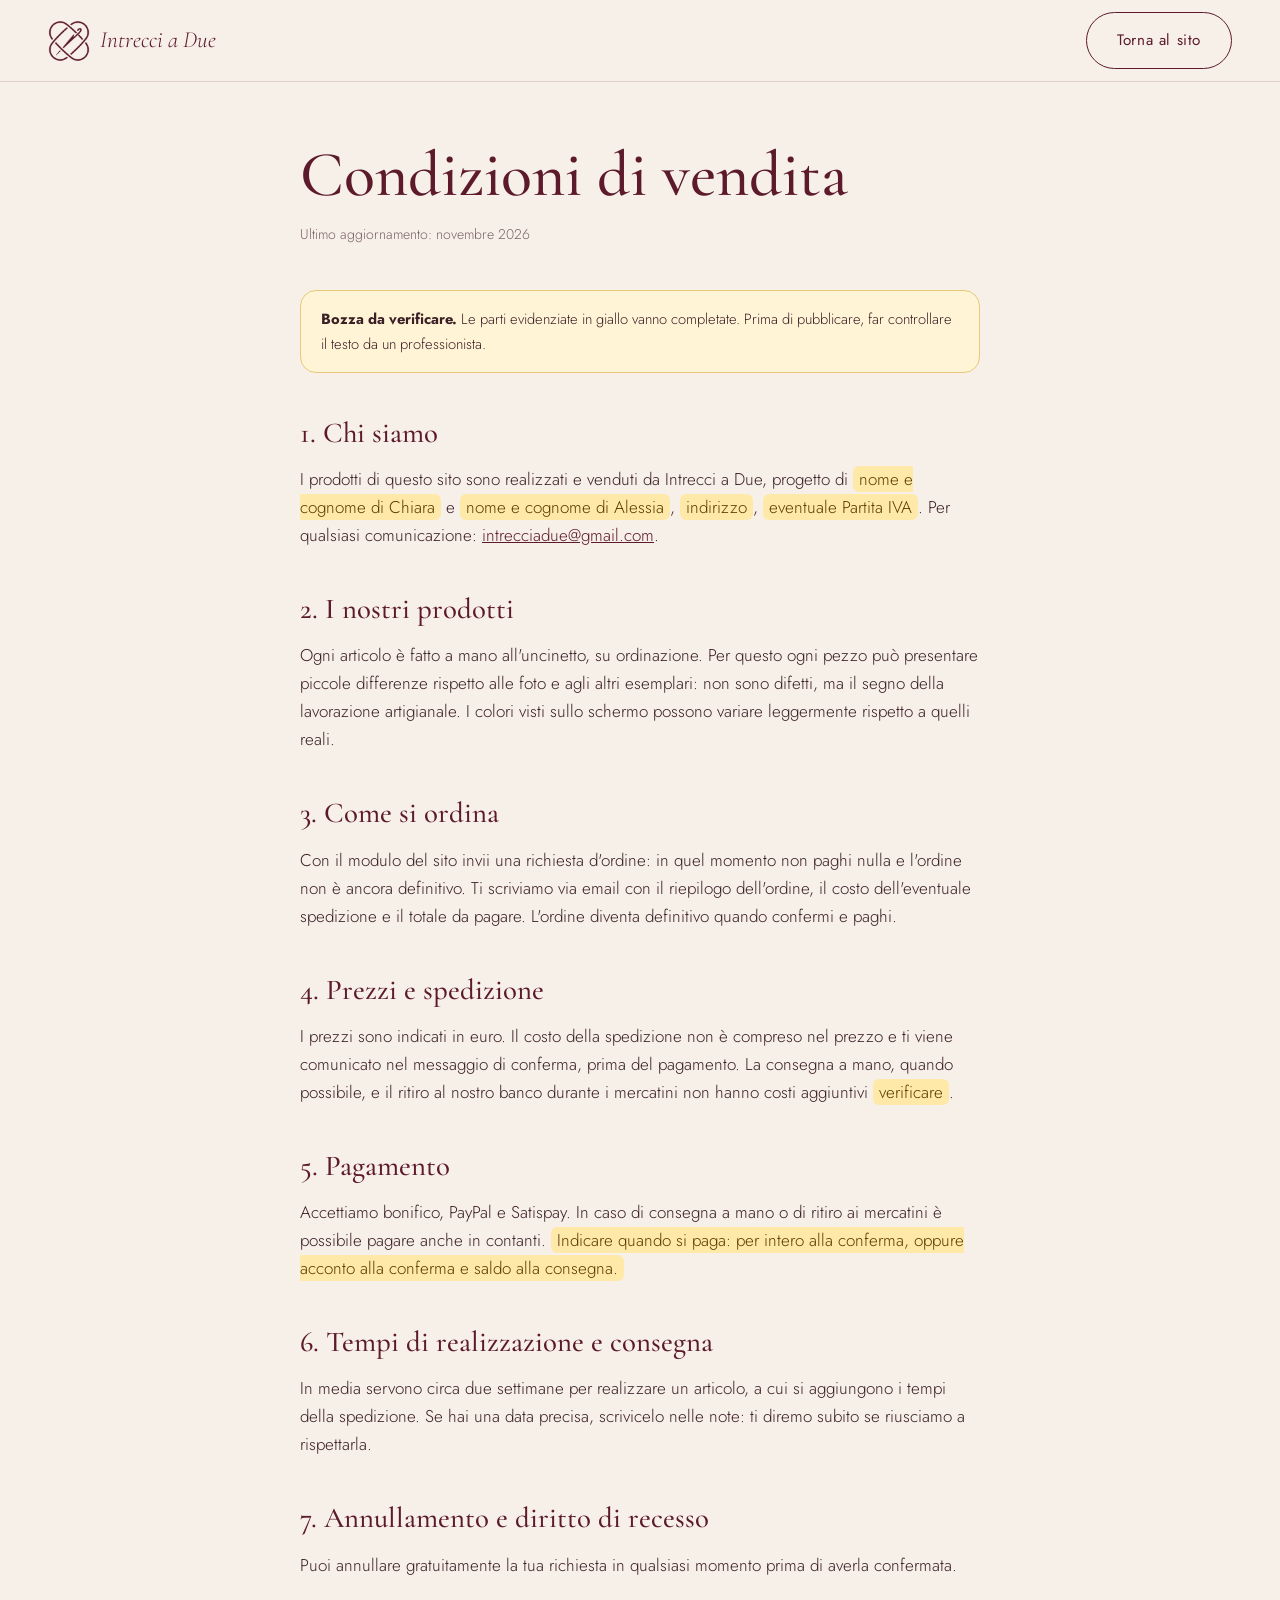
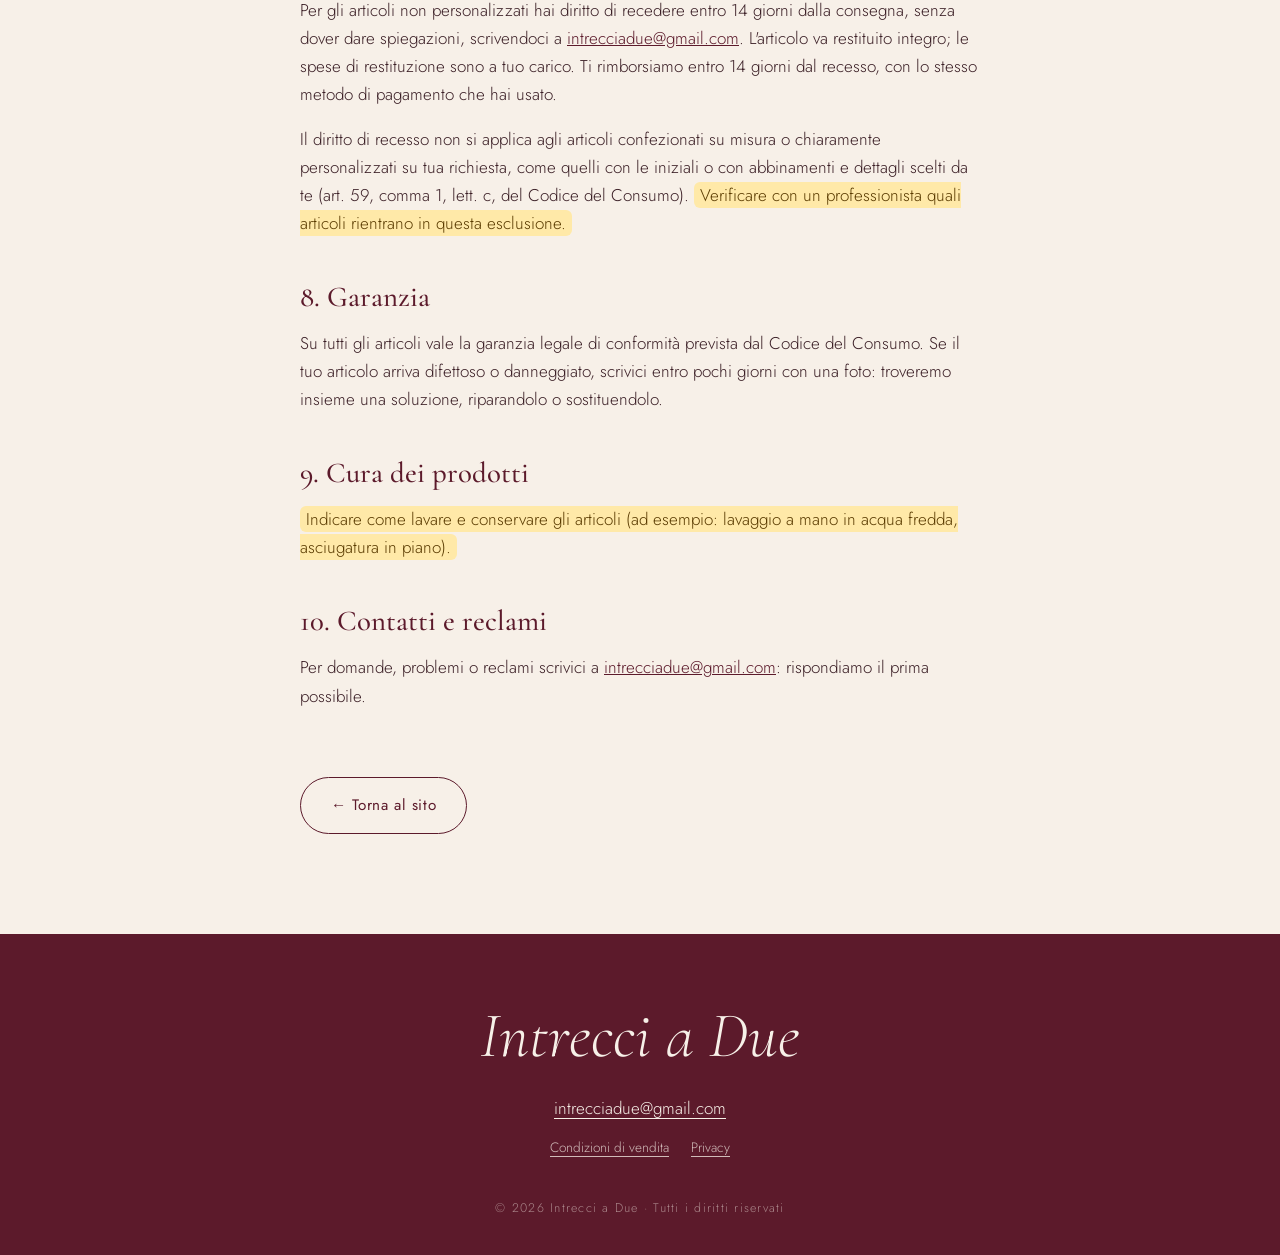
==== commit ffa771fa: "Logo del brand al posto di i2 nell'intestazione e come icona del sito Co-Authored-By: Claude Opus 5." ====
--- a/condizioni.html
+++ b/condizioni.html
@@ -5,13 +5,13 @@
   <meta name="viewport" content="width=device-width, initial-scale=1.0">
   <title>Condizioni di vendita · Intrecci a Due</title>
   <meta name="robots" content="noindex">
-  <link rel="icon" href="data:image/svg+xml,%3Csvg xmlns='http://www.w3.org/2000/svg' viewBox='0 0 64 64'%3E%3Ccircle cx='32' cy='32' r='30' fill='%23E8B4B8'/%3E%3Ctext x='32' y='43' font-family='Georgia,serif' font-style='italic' font-size='30' text-anchor='middle' fill='%235C1A2B'%3Ei2%3C/text%3E%3C/svg%3E">
+  <link rel="icon" type="image/png" href="img/favicon.png">
   <link rel="stylesheet" href="css/style.css">
 </head>
 <body>
   <header class="testata scorsa">
     <a href="index.html" class="logo" aria-label="Intrecci a Due, torna al sito">
-      <span class="logo-segno" aria-hidden="true">i2</span>
+      <img class="logo-segno" src="img/logo.png" width="42" height="42" alt="">
       <span class="logo-nome">Intrecci a Due</span>
     </a>
     <a href="index.html" class="bottone bottone-chiaro">Torna al sito</a>
--- a/css/style.css
+++ b/css/style.css
@@ -103,12 +103,7 @@
   padding-block: 12px;
 }
 .logo { display: flex; align-items: center; gap: 10px; text-decoration: none; }
-.logo-segno {
-  width: 38px; height: 38px; border-radius: 50%;
-  display: grid; place-items: center;
-  background: var(--cipria); color: var(--bordeaux);
-  font-family: var(--serif); font-style: italic; font-size: 1.15rem; font-weight: 600;
-}
+.logo-segno { width: 42px; height: 42px; display: block; flex: none; }
 .logo-nome { font-family: var(--serif); font-size: 1.45rem; font-style: italic; color: var(--bordeaux); }
 .menu { display: flex; gap: clamp(18px, 2.6vw, 36px); }
 .menu a {
@@ -154,6 +149,17 @@
 .sezione-sotto { max-width: 560px; margin: 18px auto 0; color: var(--testo-tenue); }
 .centrato { text-align: center; margin-top: 48px; }
 
+/* ---------- Copertina: nome del brand e foto di tutte le borse ---------- */
+.copertina { padding: clamp(110px, 13vw, 150px) 0 0; text-align: center; }
+.copertina > * { max-width: none; }
+.copertina-nome { font-size: clamp(3.4rem, 11vw, 8.6rem); font-weight: 400; letter-spacing: -.01em; line-height: 1; padding-inline: 20px; }
+.copertina-motto { margin: 14px auto 0; padding-inline: 20px; font-size: clamp(.78rem, 1.6vw, .95rem); letter-spacing: .22em; text-transform: uppercase; color: var(--testo-tenue); }
+/* "multiply" fonde il bianco della foto con il color panna del sito */
+.copertina-foto { width: 100%; height: auto; margin-top: clamp(10px, 2vw, 24px); mix-blend-mode: multiply;
+  -webkit-mask-image: linear-gradient(to bottom, transparent 0, #000 9%, #000 86%, transparent 100%);
+  mask-image: linear-gradient(to bottom, transparent 0, #000 9%, #000 86%, transparent 100%); }
+.copertina + .apertura { min-height: auto; padding-top: clamp(50px, 8vw, 100px); }
+
 /* ---------- Apertura ---------- */
 .apertura {
   min-height: 100svh;
@@ -162,27 +168,18 @@
   max-width: calc(var(--larghezza) + 96px); margin: 0 auto;
 }
 .apertura > * { margin: 0; max-width: none; }
-.apertura h1 { font-size: clamp(3.1rem, 7.6vw, 6.4rem); font-weight: 400; letter-spacing: -.01em; }
-.apertura-sotto { max-width: 470px; font-size: 1.08rem; color: var(--testo-tenue); margin: 26px 0 36px; }
+.apertura-sotto { max-width: 560px; font-family: var(--serif); font-size: clamp(1.9rem, 3.6vw, 2.9rem); line-height: 1.15; color: var(--bordeaux); margin: 18px 0 36px; }
 .apertura-azioni { display: flex; flex-wrap: wrap; gap: 14px; }
-.apertura-figura { position: relative; }
-.intreccio { width: 100%; max-width: 540px; margin-inline: auto; display: block; animation: galleggia 9s ease-in-out infinite; }
-@keyframes galleggia { 0%, 100% { transform: translateY(0) rotate(0); } 50% { transform: translateY(-14px) rotate(1.5deg); } }
-.filo { fill: none; stroke-width: 7; stroke-linecap: round; stroke-dasharray: 700; stroke-dashoffset: 700; animation: disegna 2.6s .4s var(--morbido) forwards; }
-.filo-a { stroke: var(--bordeaux); }
-.filo-b { stroke: var(--crema); animation-delay: .75s; }
-@keyframes disegna { to { stroke-dashoffset: 0; } }
-.gomitolo { fill: var(--bordeaux); }
-.gomitolo-righe { fill: none; stroke: var(--cipria); stroke-width: 2; opacity: .8; }
-.bollino {
-  position: absolute; left: 4%; bottom: 8%;
-  width: 128px; height: 128px; border-radius: 50%;
-  background: var(--crema); box-shadow: var(--ombra);
-  display: flex; flex-direction: column; align-items: center; justify-content: center; text-align: center;
-  font-size: .66rem; letter-spacing: .14em; text-transform: uppercase; line-height: 1.3; color: var(--testo-tenue);
-  animation: ruota-piano 14s ease-in-out infinite;
-}
-.bollino strong { font-family: var(--serif); font-size: 2.8rem; font-weight: 500; color: var(--bordeaux); line-height: 1; letter-spacing: 0; }
+.apertura-tempi { display: flex; align-items: center; gap: 10px; margin: 26px 0 0; font-family: var(--serif); font-style: italic; font-size: 1.15rem; color: var(--bordeaux-chiaro); }
+.apertura-tempi svg { width: 20px; height: 20px; flex: none; fill: none; stroke: currentColor; stroke-width: 1.6; stroke-linecap: round; }
+/* Foto in apertura: forma ad arco, come una vetrina di pasticceria */
+.apertura-figura { position: relative; margin: 0; width: 100%; max-width: 460px; justify-self: center; }
+.apertura-figura img { display: block; width: 100%; height: auto; aspect-ratio: 4 / 5; object-fit: cover; object-position: 50% 60%;
+  border-radius: 999px 999px var(--raggio) var(--raggio); box-shadow: var(--ombra); }
+.apertura-figura figcaption { position: absolute; left: 50%; bottom: -18px; transform: translateX(-50%); white-space: nowrap;
+  background: var(--crema); box-shadow: var(--ombra); border-radius: 999px; padding: 8px 22px;
+  font-family: var(--serif); font-size: 1.25rem; color: var(--bordeaux); }
+
 @keyframes ruota-piano { 0%, 100% { transform: rotate(-6deg); } 50% { transform: rotate(6deg); } }
 
 /* ---------- Nastro ---------- */
@@ -507,11 +504,12 @@
   .menu a { font-family: var(--serif); font-size: 2.2rem; letter-spacing: 0; text-transform: none; font-style: italic; color: var(--bordeaux); }
   .hamburger { display: block; }
   .apertura { grid-template-columns: 1fr; text-align: center; padding-top: 110px; min-height: auto; }
+  .copertina-foto { height: 270px; object-fit: cover; object-position: 50% 30%; }
+  .copertina-motto { letter-spacing: .08em; font-size: .7rem; }
   .apertura-sotto { margin-inline: auto; }
   .apertura-azioni { justify-content: center; }
-  .apertura-figura { order: -1; max-width: 360px; margin: 0 auto; }
-  .bollino { width: 104px; height: 104px; left: -4%; }
-  .bollino strong { font-size: 2.2rem; }
+  .apertura-figura { order: -1; max-width: 300px; margin: 0 auto 18px; }
+  .apertura-tempi { justify-content: center; text-align: left; font-size: 1.05rem; max-width: 320px; margin-inline: auto; }
   .passi ol { grid-template-columns: 1fr; gap: 34px; }
   .garanzie ul { grid-template-columns: repeat(2, 1fr); }
   .natale-griglia { grid-template-columns: repeat(2, 1fr); }
@@ -539,7 +537,6 @@
 /* ---------- Chi preferisce meno movimento ---------- */
 @media (prefers-reduced-motion: reduce) {
   *, *::before, *::after { animation-duration: .01ms !important; animation-iteration-count: 1 !important; transition-duration: .01ms !important; scroll-behavior: auto !important; }
-  .filo { stroke-dashoffset: 0; }
   .rivela { opacity: 1; transform: none; }
 }
 
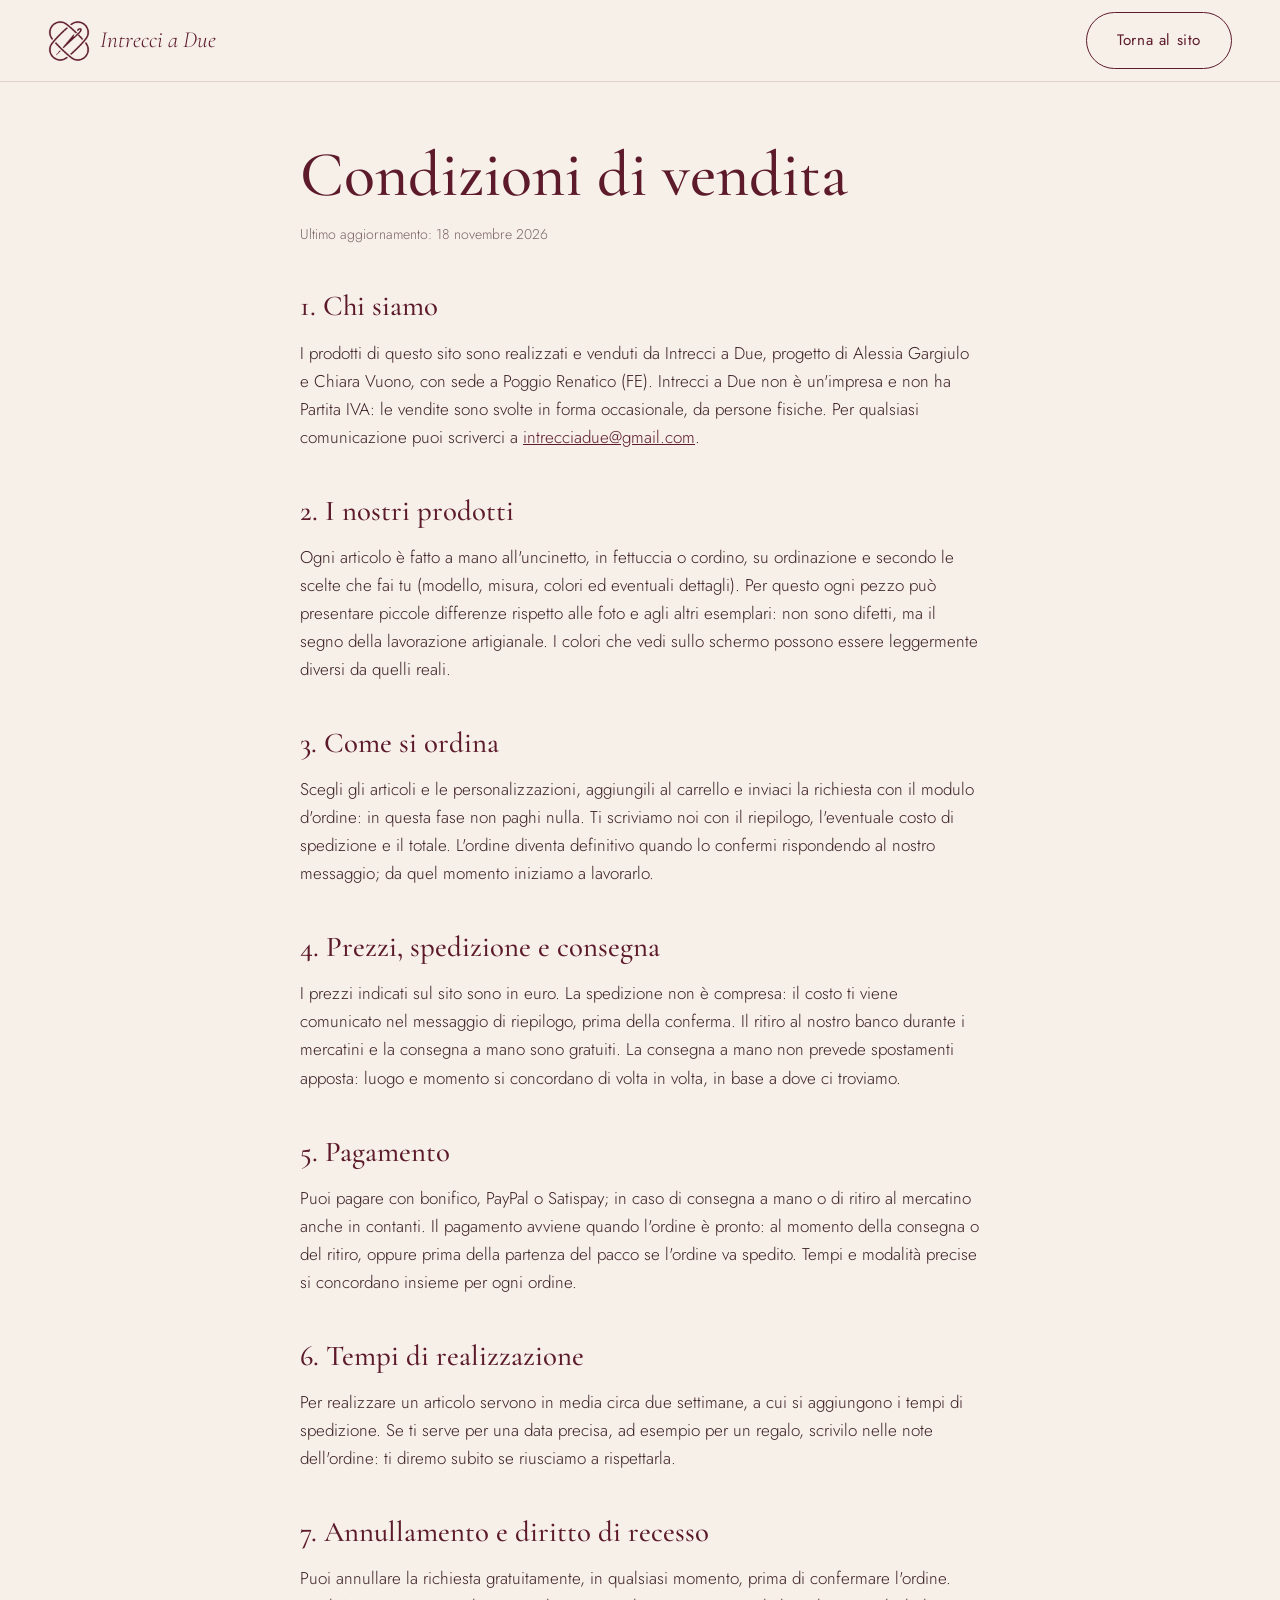
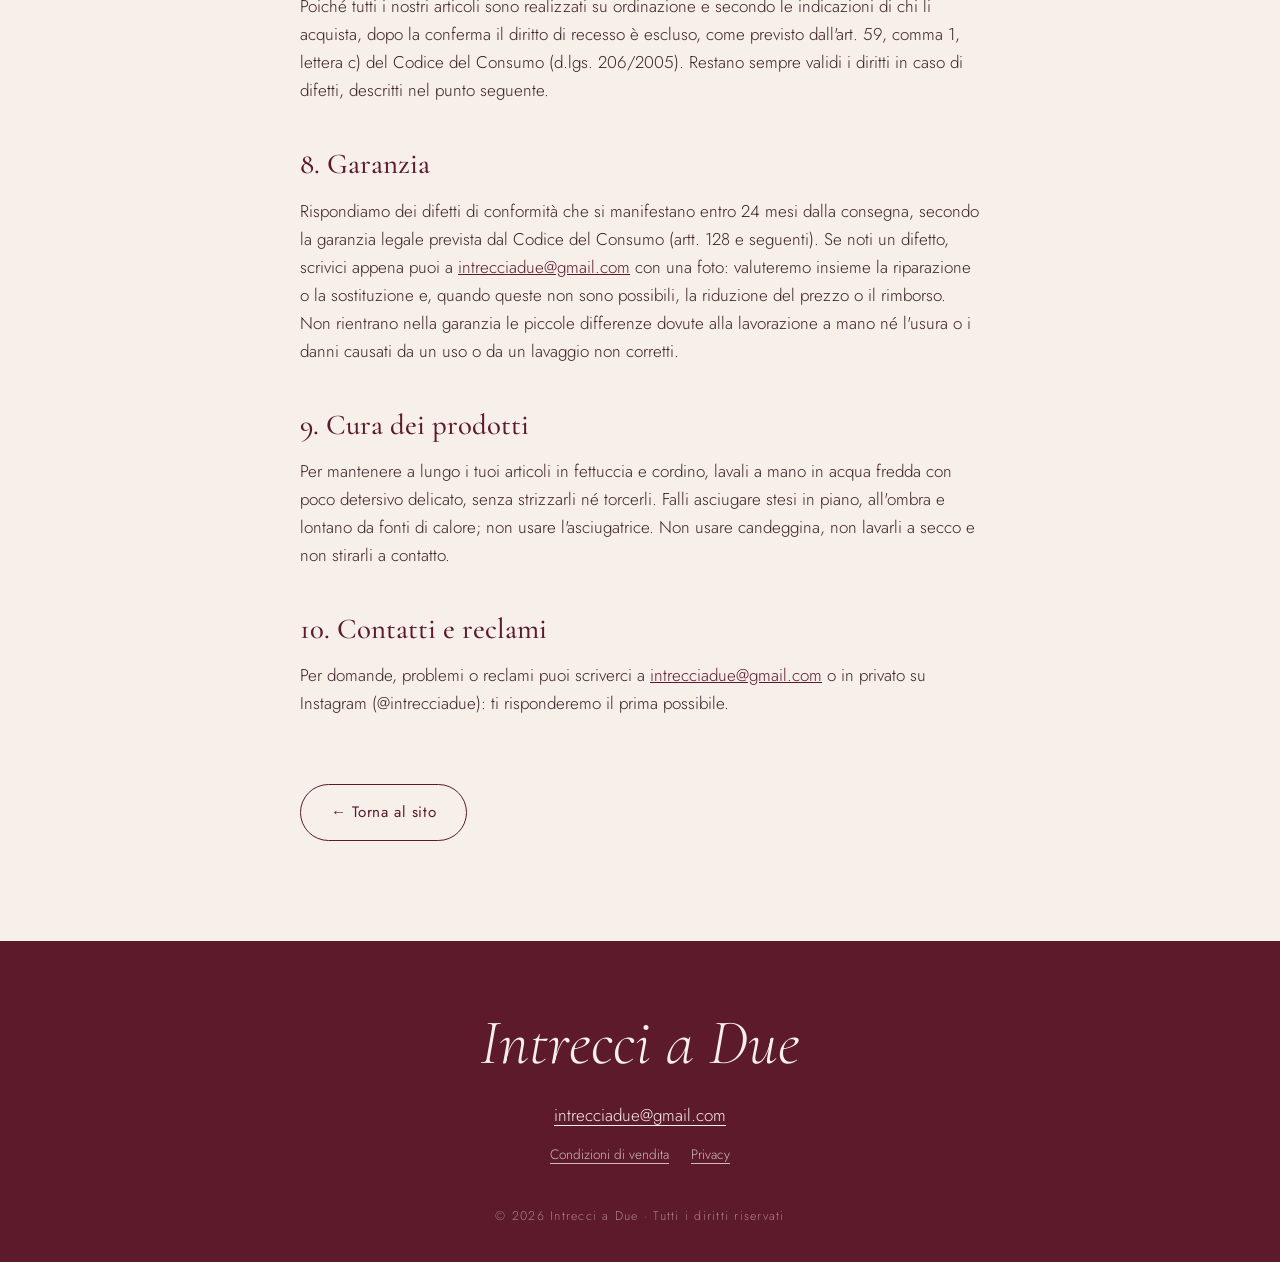
==== commit e5b9c3c4: "Condizioni di vendita e privacy definitive; FAQ allineate Inseriti titolari, sede, pagamento alla co" ====
--- a/condizioni.html
+++ b/condizioni.html
@@ -18,41 +18,37 @@
   </header>
   <main class="documento">
     <h1>Condizioni di vendita</h1>
-    <p class="aggiornato">Ultimo aggiornamento: novembre 2026</p>
-    <!-- BOZZA: togliere questo riquadro e le parti evidenziate in giallo dopo averle completate e verificate -->
-    <p class="avviso-bozza"><strong>Bozza da verificare.</strong> Le parti evidenziate in giallo vanno completate. Prima di pubblicare, far controllare il testo da un professionista.</p>
+    <p class="aggiornato">Ultimo aggiornamento: 18 novembre 2026</p>
 
     <h2>1. Chi siamo</h2>
-    <p>I prodotti di questo sito sono realizzati e venduti da Intrecci a Due, progetto di <mark class="da-completare">nome e cognome di Chiara</mark> e <mark class="da-completare">nome e cognome di Alessia</mark>, <mark class="da-completare">indirizzo</mark>, <mark class="da-completare">eventuale Partita IVA</mark>. Per qualsiasi comunicazione: <a href="mailto:intrecciadue@gmail.com">intrecciadue@gmail.com</a>.</p>
+    <p>I prodotti di questo sito sono realizzati e venduti da Intrecci a Due, progetto di Alessia Gargiulo e Chiara Vuono, con sede a Poggio Renatico (FE). Intrecci a Due non è un'impresa e non ha Partita IVA: le vendite sono svolte in forma occasionale, da persone fisiche. Per qualsiasi comunicazione puoi scriverci a <a href="mailto:intrecciadue@gmail.com">intrecciadue@gmail.com</a>.</p>
 
     <h2>2. I nostri prodotti</h2>
-    <p>Ogni articolo è fatto a mano all'uncinetto, su ordinazione. Per questo ogni pezzo può presentare piccole differenze rispetto alle foto e agli altri esemplari: non sono difetti, ma il segno della lavorazione artigianale. I colori visti sullo schermo possono variare leggermente rispetto a quelli reali.</p>
+    <p>Ogni articolo è fatto a mano all'uncinetto, in fettuccia o cordino, su ordinazione e secondo le scelte che fai tu (modello, misura, colori ed eventuali dettagli). Per questo ogni pezzo può presentare piccole differenze rispetto alle foto e agli altri esemplari: non sono difetti, ma il segno della lavorazione artigianale. I colori che vedi sullo schermo possono essere leggermente diversi da quelli reali.</p>
 
     <h2>3. Come si ordina</h2>
-    <p>Con il modulo del sito invii una richiesta d'ordine: in quel momento non paghi nulla e l'ordine non è ancora definitivo. Ti scriviamo via email con il riepilogo dell'ordine, il costo dell'eventuale spedizione e il totale da pagare. L'ordine diventa definitivo quando confermi e paghi.</p>
+    <p>Scegli gli articoli e le personalizzazioni, aggiungili al carrello e inviaci la richiesta con il modulo d'ordine: in questa fase non paghi nulla. Ti scriviamo noi con il riepilogo, l'eventuale costo di spedizione e il totale. L'ordine diventa definitivo quando lo confermi rispondendo al nostro messaggio; da quel momento iniziamo a lavorarlo.</p>
 
-    <h2>4. Prezzi e spedizione</h2>
-    <p>I prezzi sono indicati in euro. Il costo della spedizione non è compreso nel prezzo e ti viene comunicato nel messaggio di conferma, prima del pagamento. La consegna a mano, quando possibile, e il ritiro al nostro banco durante i mercatini non hanno costi aggiuntivi <mark class="da-completare">verificare</mark>.</p>
+    <h2>4. Prezzi, spedizione e consegna</h2>
+    <p>I prezzi indicati sul sito sono in euro. La spedizione non è compresa: il costo ti viene comunicato nel messaggio di riepilogo, prima della conferma. Il ritiro al nostro banco durante i mercatini e la consegna a mano sono gratuiti. La consegna a mano non prevede spostamenti apposta: luogo e momento si concordano di volta in volta, in base a dove ci troviamo.</p>
 
     <h2>5. Pagamento</h2>
-    <p>Accettiamo bonifico, PayPal e Satispay. In caso di consegna a mano o di ritiro ai mercatini è possibile pagare anche in contanti. <mark class="da-completare">Indicare quando si paga: per intero alla conferma, oppure acconto alla conferma e saldo alla consegna.</mark></p>
+    <p>Puoi pagare con bonifico, PayPal o Satispay; in caso di consegna a mano o di ritiro al mercatino anche in contanti. Il pagamento avviene quando l'ordine è pronto: al momento della consegna o del ritiro, oppure prima della partenza del pacco se l'ordine va spedito. Tempi e modalità precise si concordano insieme per ogni ordine.</p>
 
-    <h2>6. Tempi di realizzazione e consegna</h2>
-    <p>In media servono circa due settimane per realizzare un articolo, a cui si aggiungono i tempi della spedizione. Se hai una data precisa, scrivicelo nelle note: ti diremo subito se riusciamo a rispettarla.</p>
+    <h2>6. Tempi di realizzazione</h2>
+    <p>Per realizzare un articolo servono in media circa due settimane, a cui si aggiungono i tempi di spedizione. Se ti serve per una data precisa, ad esempio per un regalo, scrivilo nelle note dell'ordine: ti diremo subito se riusciamo a rispettarla.</p>
 
     <h2>7. Annullamento e diritto di recesso</h2>
-    <p>Puoi annullare gratuitamente la tua richiesta in qualsiasi momento prima di averla confermata.</p>
-    <p>Per gli articoli non personalizzati hai diritto di recedere entro 14 giorni dalla consegna, senza dover dare spiegazioni, scrivendoci a <a href="mailto:intrecciadue@gmail.com">intrecciadue@gmail.com</a>. L'articolo va restituito integro; le spese di restituzione sono a tuo carico. Ti rimborsiamo entro 14 giorni dal recesso, con lo stesso metodo di pagamento che hai usato.</p>
-    <p>Il diritto di recesso non si applica agli articoli confezionati su misura o chiaramente personalizzati su tua richiesta, come quelli con le iniziali o con abbinamenti e dettagli scelti da te (art. 59, comma 1, lett. c, del Codice del Consumo). <mark class="da-completare">Verificare con un professionista quali articoli rientrano in questa esclusione.</mark></p>
+    <p>Puoi annullare la richiesta gratuitamente, in qualsiasi momento, prima di confermare l'ordine. Poiché tutti i nostri articoli sono realizzati su ordinazione e secondo le indicazioni di chi li acquista, dopo la conferma il diritto di recesso è escluso, come previsto dall'art. 59, comma 1, lettera c) del Codice del Consumo (d.lgs. 206/2005). Restano sempre validi i diritti in caso di difetti, descritti nel punto seguente.</p>
 
     <h2>8. Garanzia</h2>
-    <p>Su tutti gli articoli vale la garanzia legale di conformità prevista dal Codice del Consumo. Se il tuo articolo arriva difettoso o danneggiato, scrivici entro pochi giorni con una foto: troveremo insieme una soluzione, riparandolo o sostituendolo.</p>
+    <p>Rispondiamo dei difetti di conformità che si manifestano entro 24 mesi dalla consegna, secondo la garanzia legale prevista dal Codice del Consumo (artt. 128 e seguenti). Se noti un difetto, scrivici appena puoi a <a href="mailto:intrecciadue@gmail.com">intrecciadue@gmail.com</a> con una foto: valuteremo insieme la riparazione o la sostituzione e, quando queste non sono possibili, la riduzione del prezzo o il rimborso. Non rientrano nella garanzia le piccole differenze dovute alla lavorazione a mano né l'usura o i danni causati da un uso o da un lavaggio non corretti.</p>
 
     <h2>9. Cura dei prodotti</h2>
-    <p><mark class="da-completare">Indicare come lavare e conservare gli articoli (ad esempio: lavaggio a mano in acqua fredda, asciugatura in piano).</mark></p>
+    <p>Per mantenere a lungo i tuoi articoli in fettuccia e cordino, lavali a mano in acqua fredda con poco detersivo delicato, senza strizzarli né torcerli. Falli asciugare stesi in piano, all'ombra e lontano da fonti di calore; non usare l'asciugatrice. Non usare candeggina, non lavarli a secco e non stirarli a contatto.</p>
 
     <h2>10. Contatti e reclami</h2>
-    <p>Per domande, problemi o reclami scrivici a <a href="mailto:intrecciadue@gmail.com">intrecciadue@gmail.com</a>: rispondiamo il prima possibile.</p>
+    <p>Per domande, problemi o reclami puoi scriverci a <a href="mailto:intrecciadue@gmail.com">intrecciadue@gmail.com</a> o in privato su Instagram (@intrecciadue): ti risponderemo il prima possibile.</p>
 
     <a href="index.html" class="bottone bottone-chiaro torna">← Torna al sito</a>
   </main>
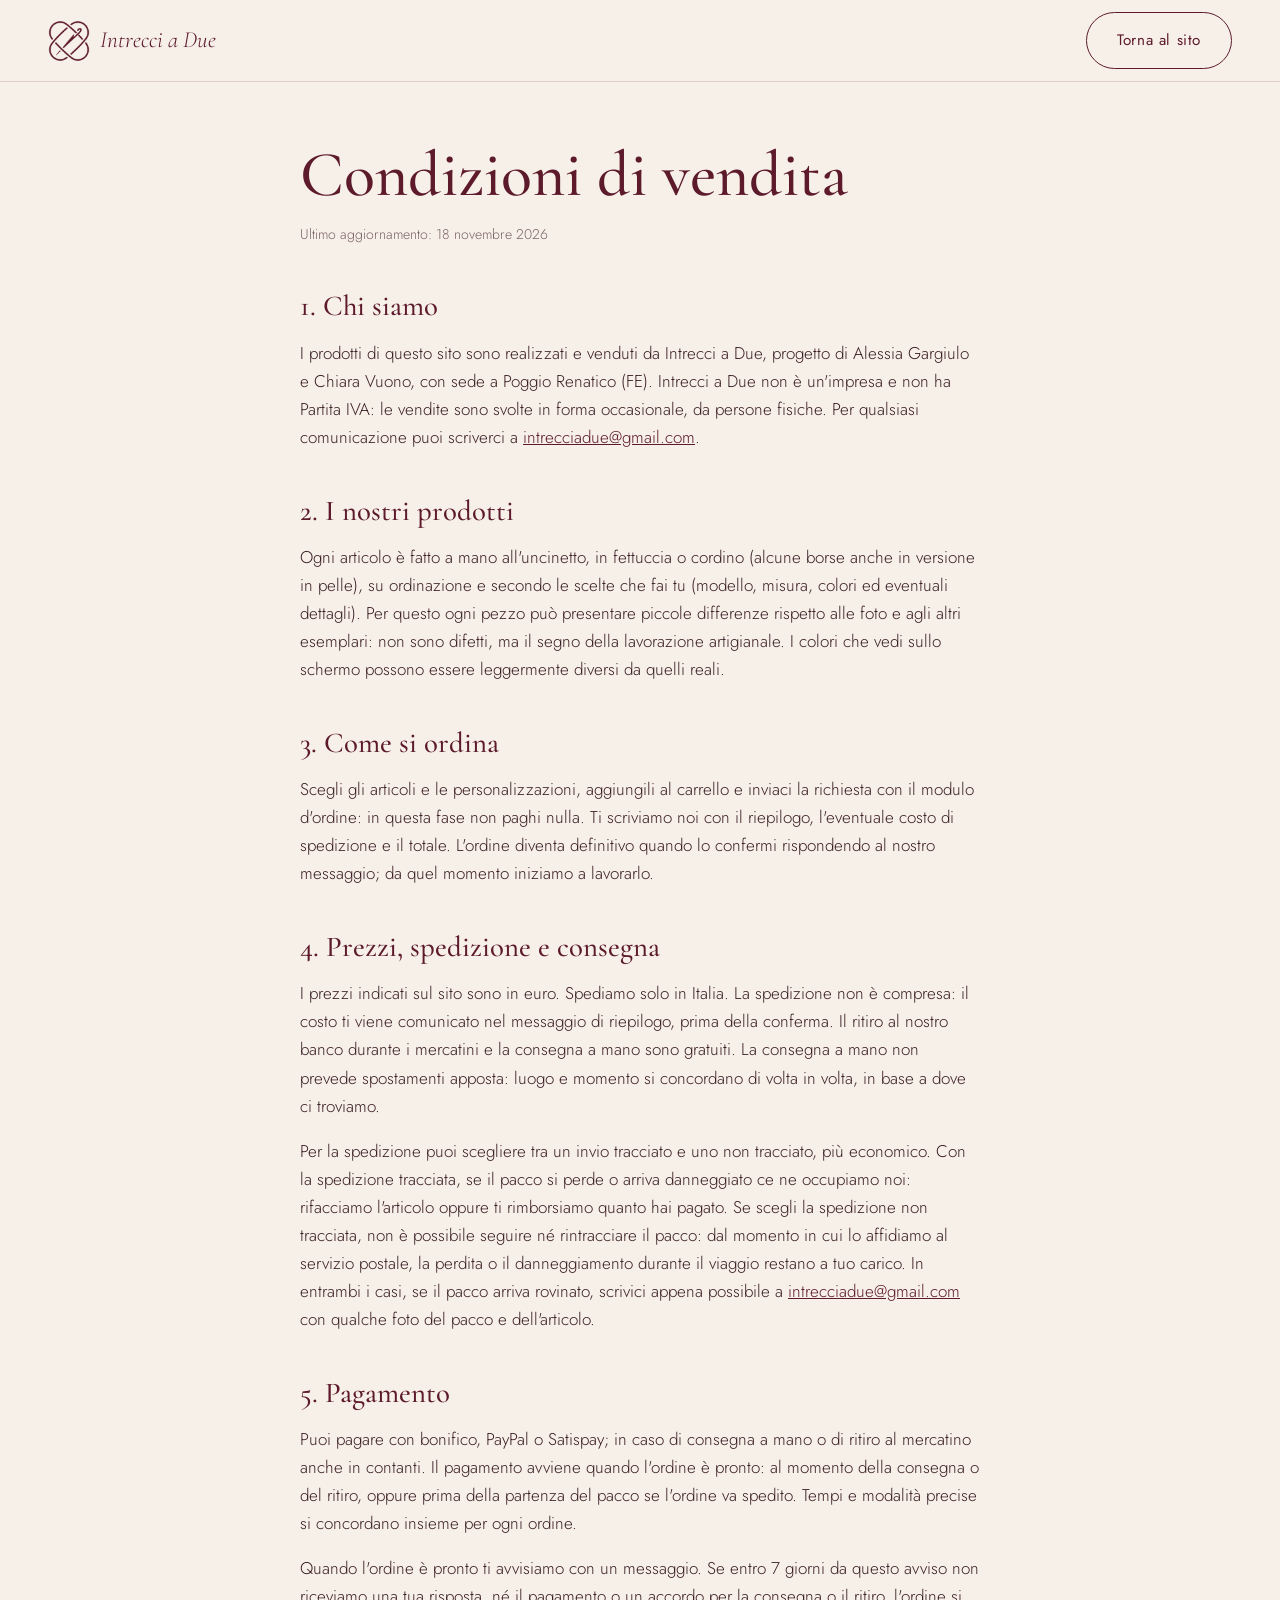
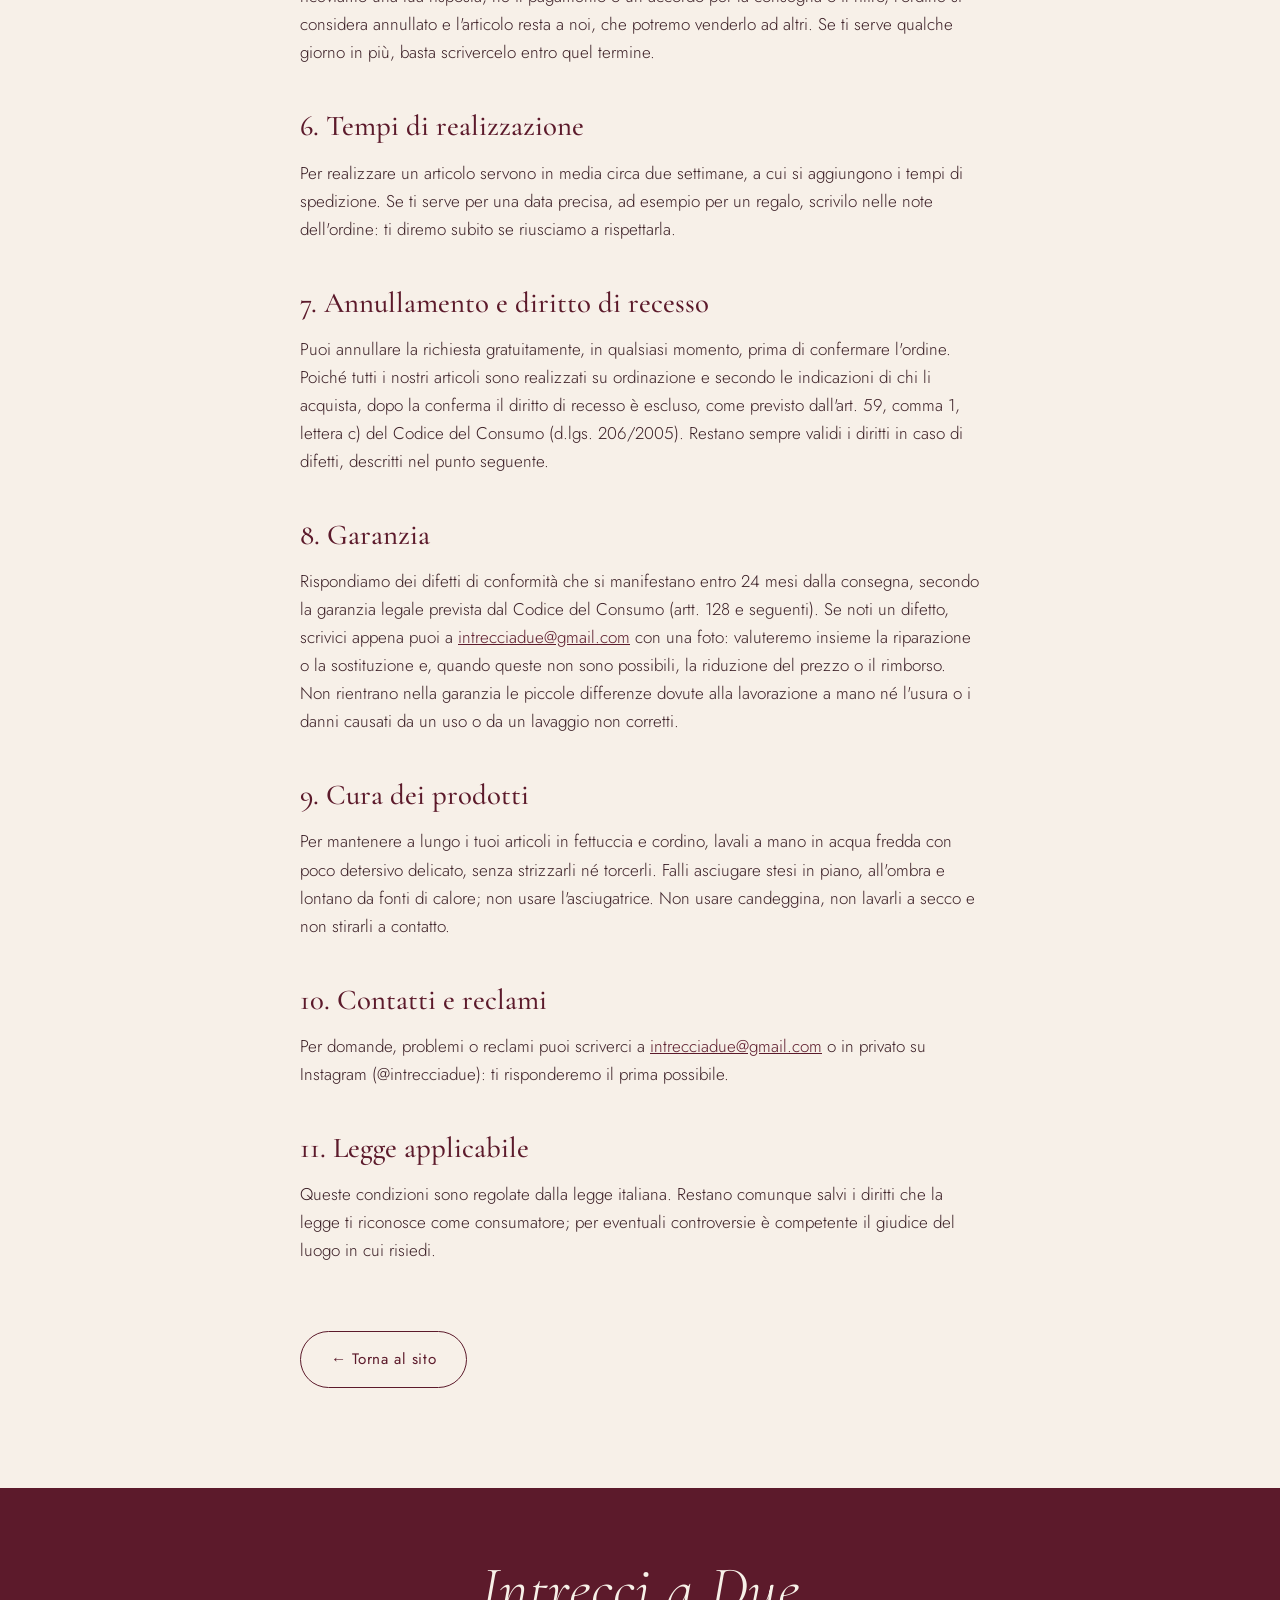
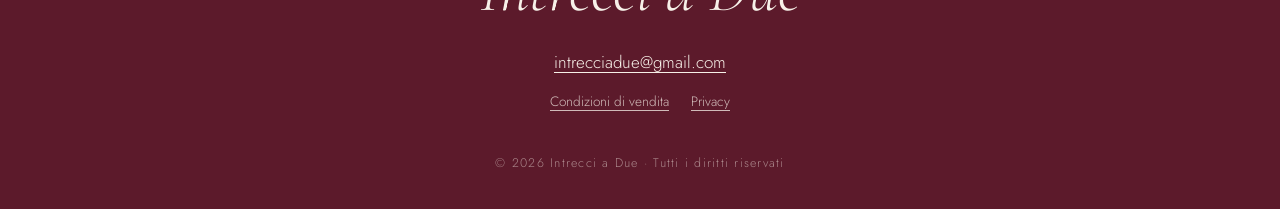
==== commit a65090cc: "Condizioni e privacy: spedizione tracciata, ordini non ritirati, foto delle clienti, contitolarità e" ====
--- a/condizioni.html
+++ b/condizioni.html
@@ -24,16 +24,18 @@
     <p>I prodotti di questo sito sono realizzati e venduti da Intrecci a Due, progetto di Alessia Gargiulo e Chiara Vuono, con sede a Poggio Renatico (FE). Intrecci a Due non è un'impresa e non ha Partita IVA: le vendite sono svolte in forma occasionale, da persone fisiche. Per qualsiasi comunicazione puoi scriverci a <a href="mailto:intrecciadue@gmail.com">intrecciadue@gmail.com</a>.</p>
 
     <h2>2. I nostri prodotti</h2>
-    <p>Ogni articolo è fatto a mano all'uncinetto, in fettuccia o cordino, su ordinazione e secondo le scelte che fai tu (modello, misura, colori ed eventuali dettagli). Per questo ogni pezzo può presentare piccole differenze rispetto alle foto e agli altri esemplari: non sono difetti, ma il segno della lavorazione artigianale. I colori che vedi sullo schermo possono essere leggermente diversi da quelli reali.</p>
+    <p>Ogni articolo è fatto a mano all'uncinetto, in fettuccia o cordino (alcune borse anche in versione in pelle), su ordinazione e secondo le scelte che fai tu (modello, misura, colori ed eventuali dettagli). Per questo ogni pezzo può presentare piccole differenze rispetto alle foto e agli altri esemplari: non sono difetti, ma il segno della lavorazione artigianale. I colori che vedi sullo schermo possono essere leggermente diversi da quelli reali.</p>
 
     <h2>3. Come si ordina</h2>
     <p>Scegli gli articoli e le personalizzazioni, aggiungili al carrello e inviaci la richiesta con il modulo d'ordine: in questa fase non paghi nulla. Ti scriviamo noi con il riepilogo, l'eventuale costo di spedizione e il totale. L'ordine diventa definitivo quando lo confermi rispondendo al nostro messaggio; da quel momento iniziamo a lavorarlo.</p>
 
     <h2>4. Prezzi, spedizione e consegna</h2>
-    <p>I prezzi indicati sul sito sono in euro. La spedizione non è compresa: il costo ti viene comunicato nel messaggio di riepilogo, prima della conferma. Il ritiro al nostro banco durante i mercatini e la consegna a mano sono gratuiti. La consegna a mano non prevede spostamenti apposta: luogo e momento si concordano di volta in volta, in base a dove ci troviamo.</p>
+    <p>I prezzi indicati sul sito sono in euro. Spediamo solo in Italia. La spedizione non è compresa: il costo ti viene comunicato nel messaggio di riepilogo, prima della conferma. Il ritiro al nostro banco durante i mercatini e la consegna a mano sono gratuiti. La consegna a mano non prevede spostamenti apposta: luogo e momento si concordano di volta in volta, in base a dove ci troviamo.</p>
+    <p>Per la spedizione puoi scegliere tra un invio tracciato e uno non tracciato, più economico. Con la spedizione tracciata, se il pacco si perde o arriva danneggiato ce ne occupiamo noi: rifacciamo l'articolo oppure ti rimborsiamo quanto hai pagato. Se scegli la spedizione non tracciata, non è possibile seguire né rintracciare il pacco: dal momento in cui lo affidiamo al servizio postale, la perdita o il danneggiamento durante il viaggio restano a tuo carico. In entrambi i casi, se il pacco arriva rovinato, scrivici appena possibile a <a href="mailto:intrecciadue@gmail.com">intrecciadue@gmail.com</a> con qualche foto del pacco e dell'articolo.</p>
 
     <h2>5. Pagamento</h2>
     <p>Puoi pagare con bonifico, PayPal o Satispay; in caso di consegna a mano o di ritiro al mercatino anche in contanti. Il pagamento avviene quando l'ordine è pronto: al momento della consegna o del ritiro, oppure prima della partenza del pacco se l'ordine va spedito. Tempi e modalità precise si concordano insieme per ogni ordine.</p>
+    <p>Quando l'ordine è pronto ti avvisiamo con un messaggio. Se entro 7 giorni da questo avviso non riceviamo una tua risposta, né il pagamento o un accordo per la consegna o il ritiro, l'ordine si considera annullato e l'articolo resta a noi, che potremo venderlo ad altri. Se ti serve qualche giorno in più, basta scrivercelo entro quel termine.</p>
 
     <h2>6. Tempi di realizzazione</h2>
     <p>Per realizzare un articolo servono in media circa due settimane, a cui si aggiungono i tempi di spedizione. Se ti serve per una data precisa, ad esempio per un regalo, scrivilo nelle note dell'ordine: ti diremo subito se riusciamo a rispettarla.</p>
@@ -50,6 +52,9 @@
     <h2>10. Contatti e reclami</h2>
     <p>Per domande, problemi o reclami puoi scriverci a <a href="mailto:intrecciadue@gmail.com">intrecciadue@gmail.com</a> o in privato su Instagram (@intrecciadue): ti risponderemo il prima possibile.</p>
 
+    <h2>11. Legge applicabile</h2>
+    <p>Queste condizioni sono regolate dalla legge italiana. Restano comunque salvi i diritti che la legge ti riconosce come consumatore; per eventuali controversie è competente il giudice del luogo in cui risiedi.</p>
+
     <a href="index.html" class="bottone bottone-chiaro torna">← Torna al sito</a>
   </main>
   <footer class="piede">
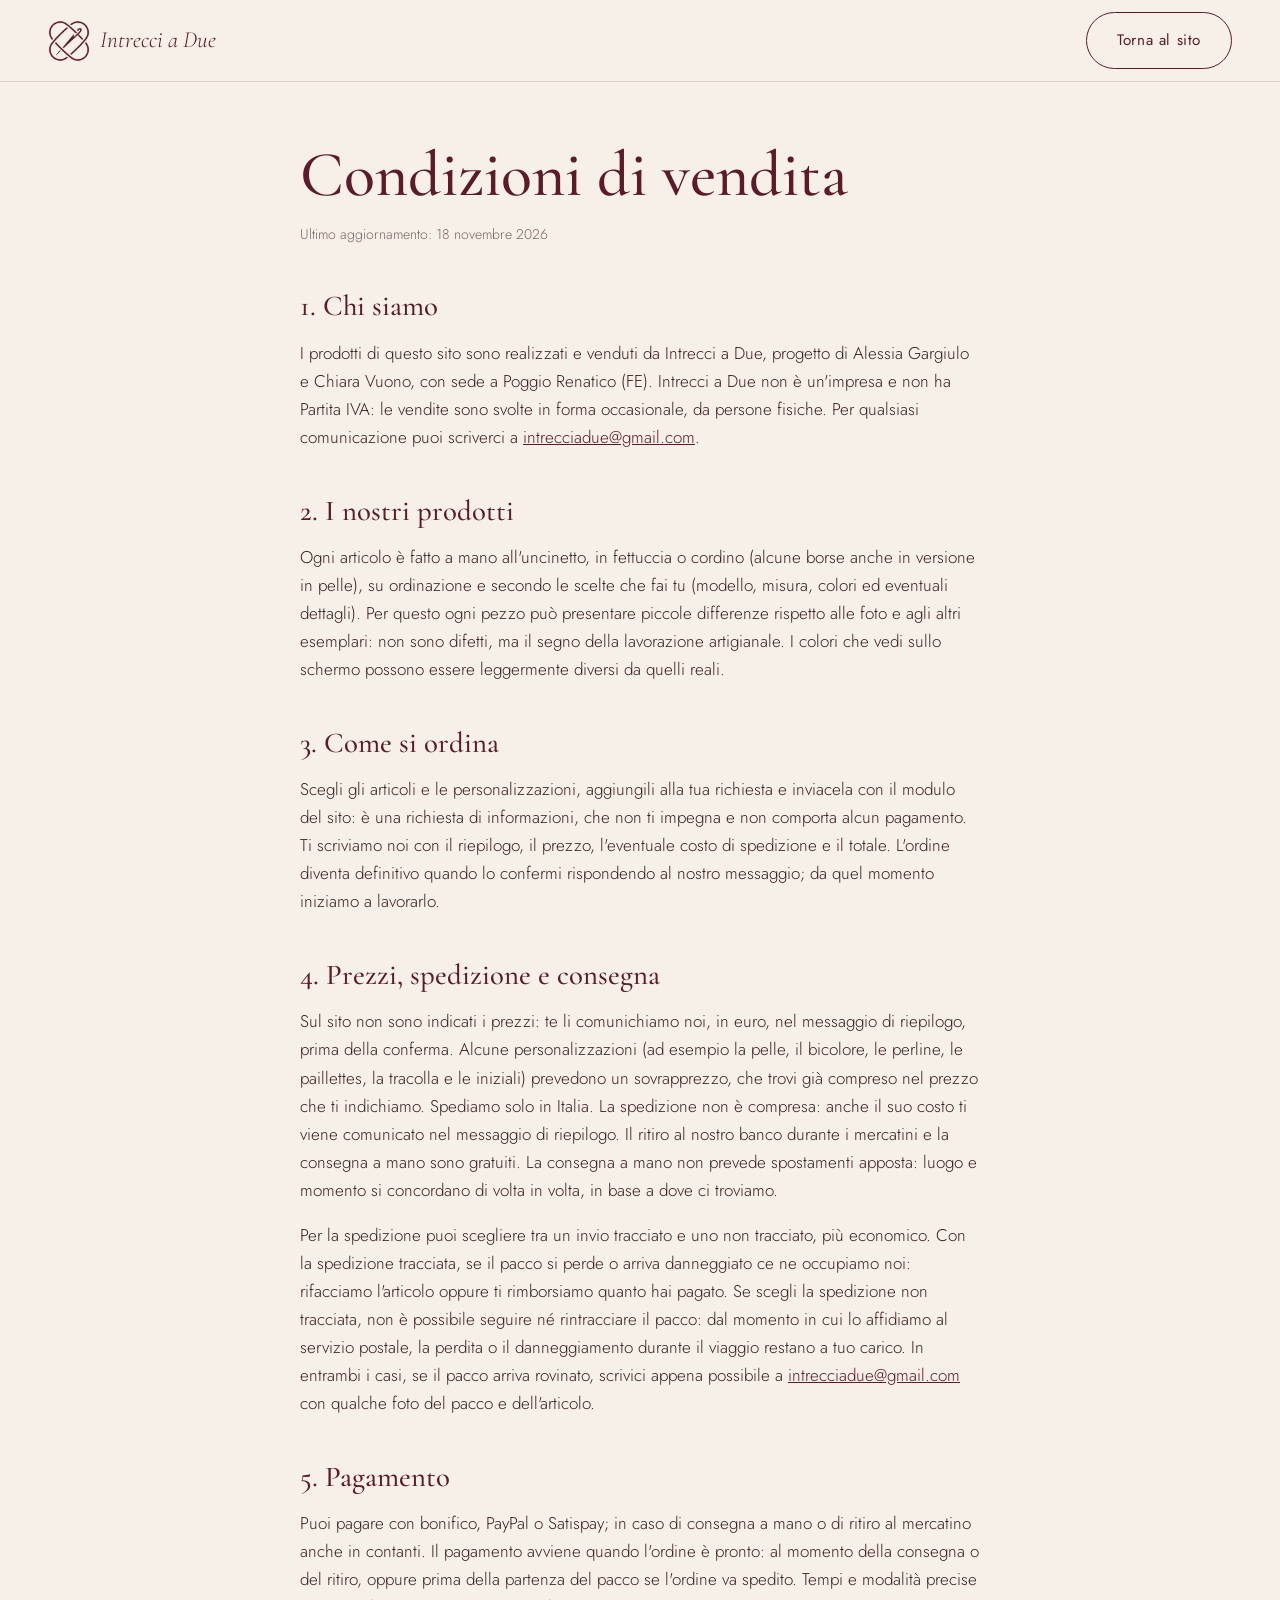
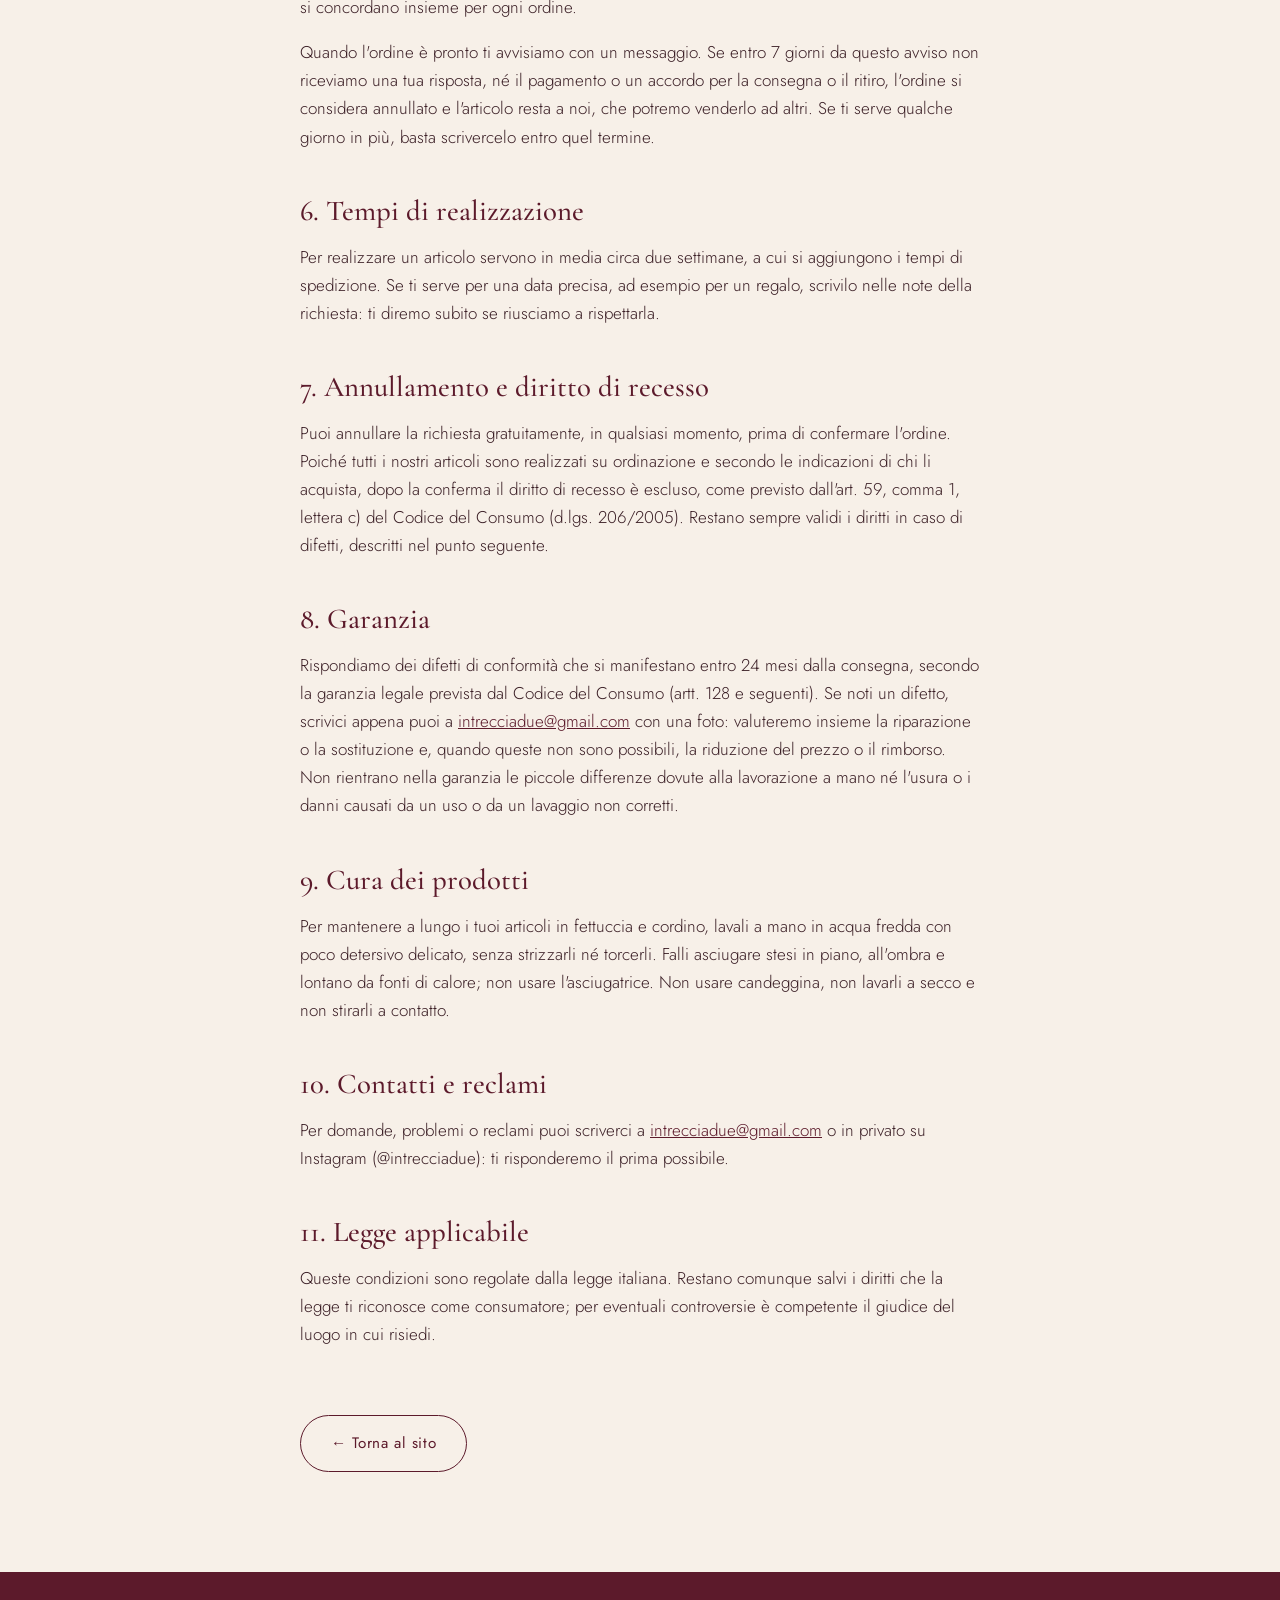
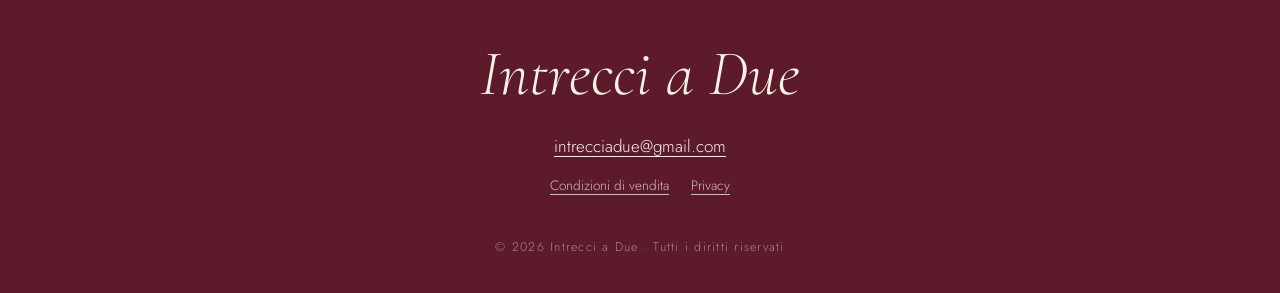
==== commit 9a901373: "Sito senza prezzi: il carrello diventa una richiesta di informazioni Co-Authored-By: Claude Opus 5.5" ====
--- a/condizioni.html
+++ b/condizioni.html
@@ -27,10 +27,10 @@
     <p>Ogni articolo è fatto a mano all'uncinetto, in fettuccia o cordino (alcune borse anche in versione in pelle), su ordinazione e secondo le scelte che fai tu (modello, misura, colori ed eventuali dettagli). Per questo ogni pezzo può presentare piccole differenze rispetto alle foto e agli altri esemplari: non sono difetti, ma il segno della lavorazione artigianale. I colori che vedi sullo schermo possono essere leggermente diversi da quelli reali.</p>
 
     <h2>3. Come si ordina</h2>
-    <p>Scegli gli articoli e le personalizzazioni, aggiungili al carrello e inviaci la richiesta con il modulo d'ordine: in questa fase non paghi nulla. Ti scriviamo noi con il riepilogo, l'eventuale costo di spedizione e il totale. L'ordine diventa definitivo quando lo confermi rispondendo al nostro messaggio; da quel momento iniziamo a lavorarlo.</p>
+    <p>Scegli gli articoli e le personalizzazioni, aggiungili alla tua richiesta e inviacela con il modulo del sito: è una richiesta di informazioni, che non ti impegna e non comporta alcun pagamento. Ti scriviamo noi con il riepilogo, il prezzo, l'eventuale costo di spedizione e il totale. L'ordine diventa definitivo quando lo confermi rispondendo al nostro messaggio; da quel momento iniziamo a lavorarlo.</p>
 
     <h2>4. Prezzi, spedizione e consegna</h2>
-    <p>I prezzi indicati sul sito sono in euro. Spediamo solo in Italia. La spedizione non è compresa: il costo ti viene comunicato nel messaggio di riepilogo, prima della conferma. Il ritiro al nostro banco durante i mercatini e la consegna a mano sono gratuiti. La consegna a mano non prevede spostamenti apposta: luogo e momento si concordano di volta in volta, in base a dove ci troviamo.</p>
+    <p>Sul sito non sono indicati i prezzi: te li comunichiamo noi, in euro, nel messaggio di riepilogo, prima della conferma. Alcune personalizzazioni (ad esempio la pelle, il bicolore, le perline, le paillettes, la tracolla e le iniziali) prevedono un sovrapprezzo, che trovi già compreso nel prezzo che ti indichiamo. Spediamo solo in Italia. La spedizione non è compresa: anche il suo costo ti viene comunicato nel messaggio di riepilogo. Il ritiro al nostro banco durante i mercatini e la consegna a mano sono gratuiti. La consegna a mano non prevede spostamenti apposta: luogo e momento si concordano di volta in volta, in base a dove ci troviamo.</p>
     <p>Per la spedizione puoi scegliere tra un invio tracciato e uno non tracciato, più economico. Con la spedizione tracciata, se il pacco si perde o arriva danneggiato ce ne occupiamo noi: rifacciamo l'articolo oppure ti rimborsiamo quanto hai pagato. Se scegli la spedizione non tracciata, non è possibile seguire né rintracciare il pacco: dal momento in cui lo affidiamo al servizio postale, la perdita o il danneggiamento durante il viaggio restano a tuo carico. In entrambi i casi, se il pacco arriva rovinato, scrivici appena possibile a <a href="mailto:intrecciadue@gmail.com">intrecciadue@gmail.com</a> con qualche foto del pacco e dell'articolo.</p>
 
     <h2>5. Pagamento</h2>
@@ -38,7 +38,7 @@
     <p>Quando l'ordine è pronto ti avvisiamo con un messaggio. Se entro 7 giorni da questo avviso non riceviamo una tua risposta, né il pagamento o un accordo per la consegna o il ritiro, l'ordine si considera annullato e l'articolo resta a noi, che potremo venderlo ad altri. Se ti serve qualche giorno in più, basta scrivercelo entro quel termine.</p>
 
     <h2>6. Tempi di realizzazione</h2>
-    <p>Per realizzare un articolo servono in media circa due settimane, a cui si aggiungono i tempi di spedizione. Se ti serve per una data precisa, ad esempio per un regalo, scrivilo nelle note dell'ordine: ti diremo subito se riusciamo a rispettarla.</p>
+    <p>Per realizzare un articolo servono in media circa due settimane, a cui si aggiungono i tempi di spedizione. Se ti serve per una data precisa, ad esempio per un regalo, scrivilo nelle note della richiesta: ti diremo subito se riusciamo a rispettarla.</p>
 
     <h2>7. Annullamento e diritto di recesso</h2>
     <p>Puoi annullare la richiesta gratuitamente, in qualsiasi momento, prima di confermare l'ordine. Poiché tutti i nostri articoli sono realizzati su ordinazione e secondo le indicazioni di chi li acquista, dopo la conferma il diritto di recesso è escluso, come previsto dall'art. 59, comma 1, lettera c) del Codice del Consumo (d.lgs. 206/2005). Restano sempre validi i diritti in caso di difetti, descritti nel punto seguente.</p>
--- a/css/style.css
+++ b/css/style.css
@@ -124,7 +124,7 @@
   transition: transform .4s var(--morbido), background .3s;
 }
 .pulsante-carrello:hover { transform: scale(1.06); background: var(--cipria-chiara); }
-.pulsante-carrello svg { width: 22px; height: 22px; fill: none; stroke: var(--bordeaux); stroke-width: 1.5; }
+.pulsante-carrello svg { width: 22px; height: 22px; fill: none; stroke: var(--bordeaux); stroke-width: 1.5; stroke-linejoin: round; stroke-linecap: round; }
 .conta {
   position: absolute; top: -4px; right: -4px; min-width: 21px; height: 21px; padding: 0 5px;
   border-radius: 999px; background: var(--bordeaux); color: var(--panna);
@@ -426,6 +426,8 @@
 .campo-testo { width: 100%; margin-top: 10px; }
 .scheda-piede { position: sticky; bottom: 0; background: var(--crema); margin-top: auto; padding: 18px 0 4px; border-top: 1px solid var(--linea); display: flex; align-items: center; justify-content: space-between; gap: 16px; flex-wrap: wrap; }
 .scheda-prezzo { margin: 0; font-family: var(--serif); font-size: 2.2rem; color: var(--bordeaux); }
+.scheda-nota { margin: 0; flex: 1 1 220px; font-size: .9rem; line-height: 1.45; color: var(--testo-tenue); }
+.scelta small { white-space: nowrap; }
 
 .carrello {
   position: fixed; z-index: 95; top: 0; right: 0; bottom: 0;
@@ -456,7 +458,7 @@
 .togli { border: 0; background: none; font-size: .78rem; color: var(--testo-tenue); text-decoration: underline; text-underline-offset: 3px; padding: 0; }
 .carrello-vuoto { text-align: center; margin: auto 0; color: var(--testo-tenue); }
 .carrello-totale { margin-top: auto; padding-top: 22px; }
-.carrello-totale > p:first-child { display: flex; justify-content: space-between; align-items: baseline; margin: 0; font-size: .85rem; letter-spacing: .18em; text-transform: uppercase; }
+.carrello-totale > p.riga-totale { display: flex; justify-content: space-between; align-items: baseline; margin: 0; font-size: .85rem; letter-spacing: .18em; text-transform: uppercase; }
 .carrello-totale strong { font-family: var(--serif); font-size: 2.1rem; font-weight: 500; color: var(--bordeaux); letter-spacing: 0; }
 .nota { font-size: .82rem; color: var(--testo-tenue); margin: 6px 0 16px; text-align: center; }
 .indietro { border: 0; background: none; padding: 0; margin-bottom: 18px; font-size: .88rem; color: var(--testo-tenue); align-self: flex-start; }
